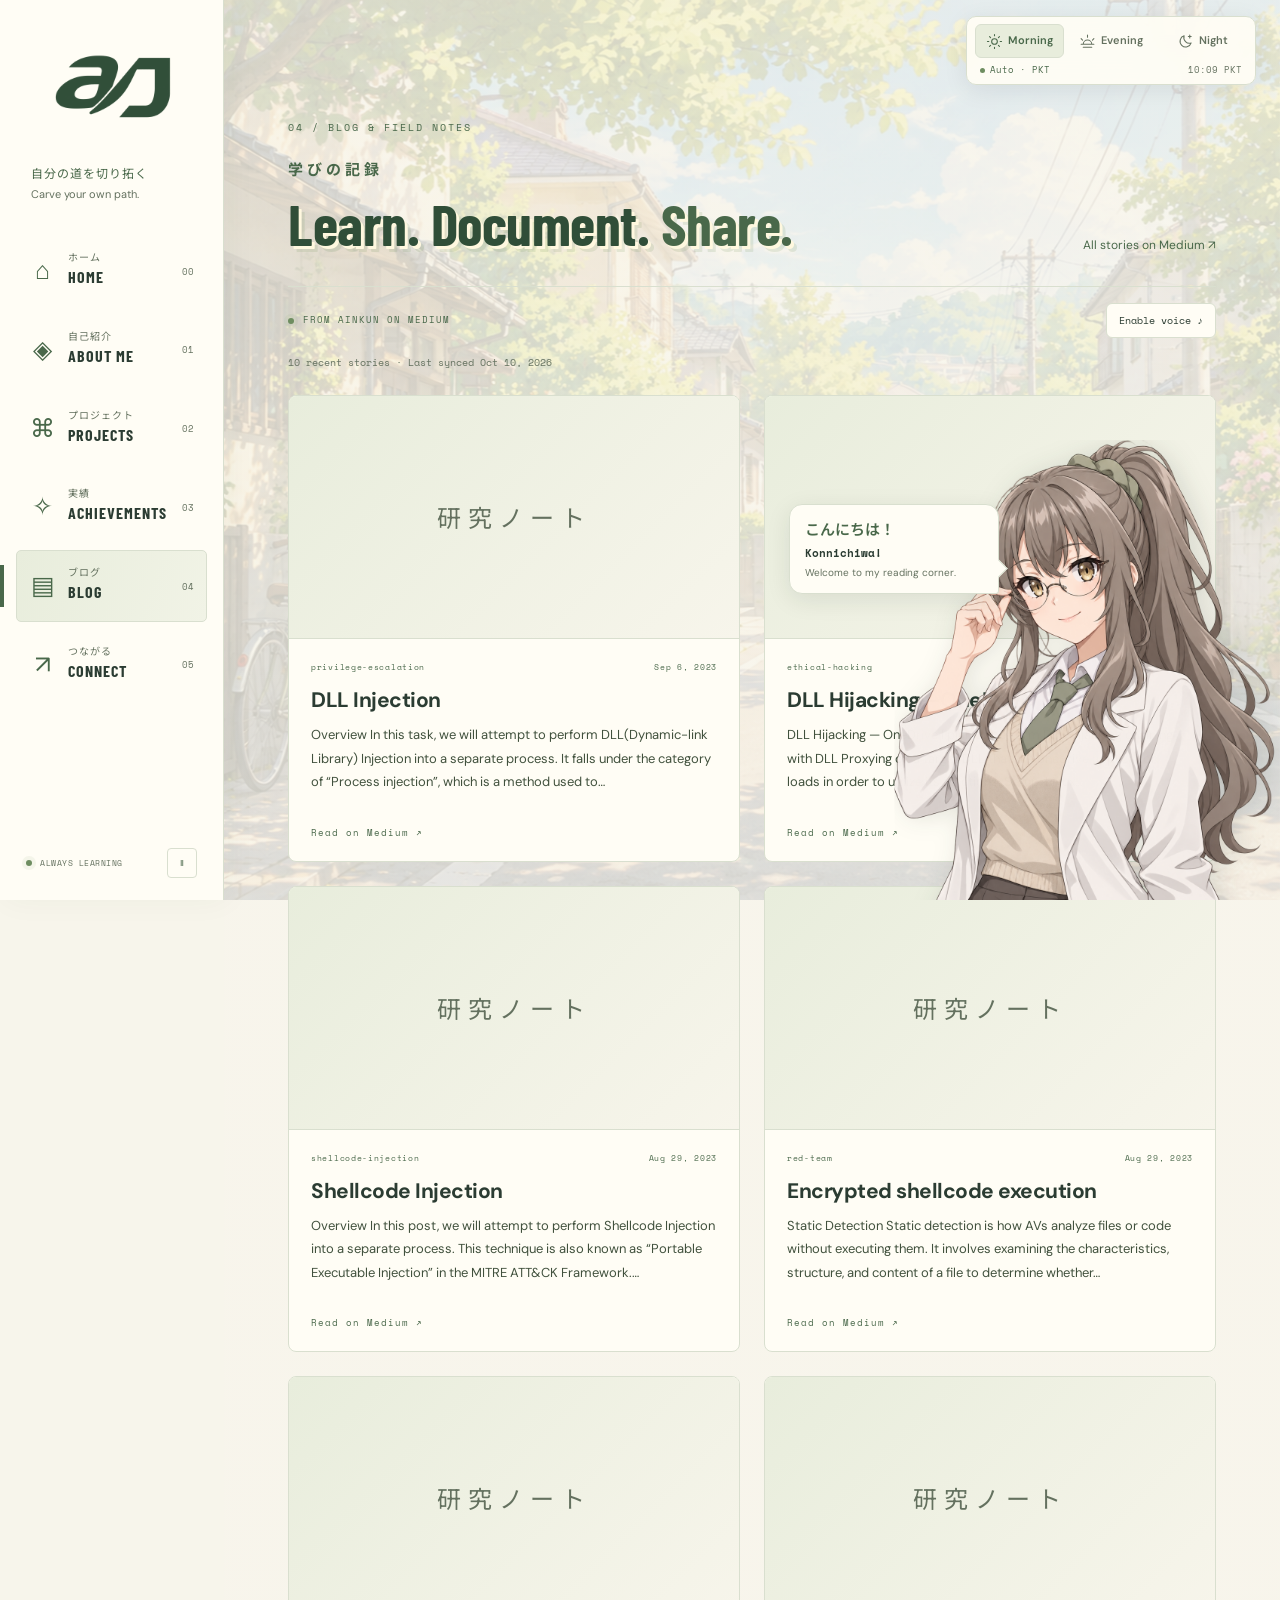
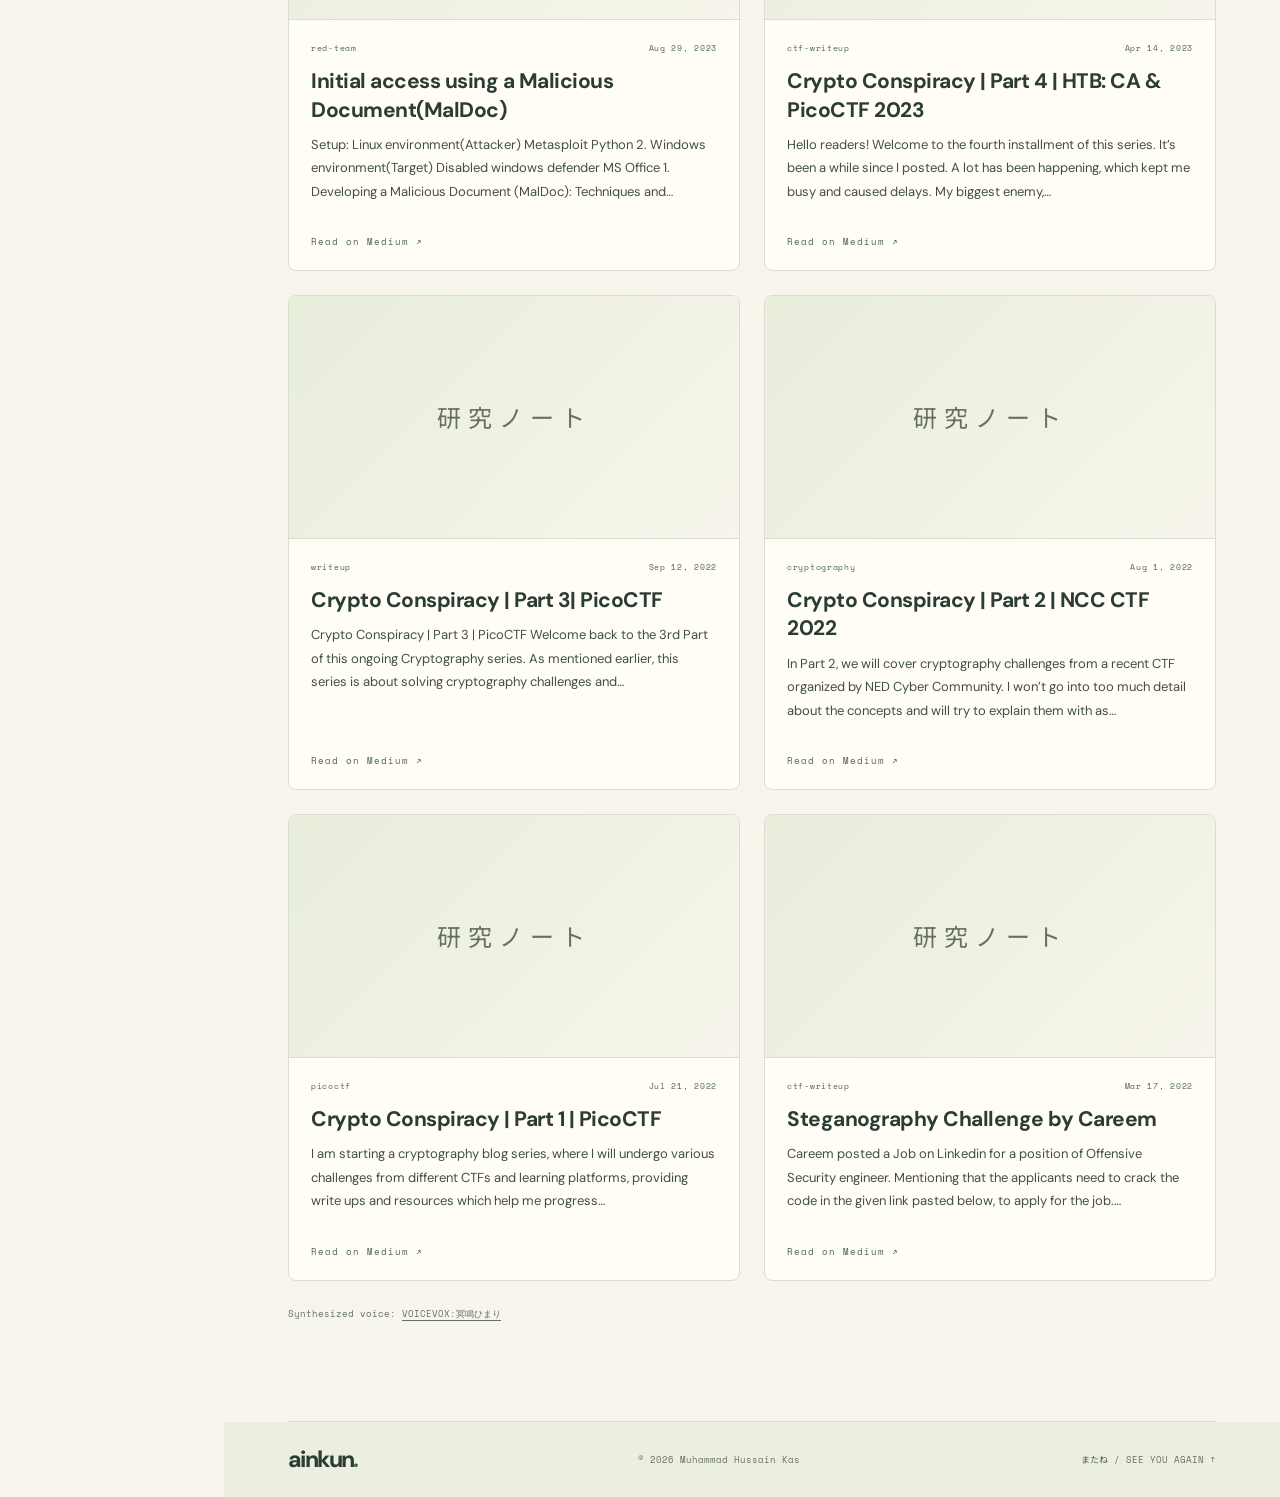
==== blog.html @ f9987ef6 "Added Anime character on bottom right in blog section" ====
<!doctype html>
<html lang="en">
<head>
  <meta charset="UTF-8"><meta name="viewport" content="width=device-width, initial-scale=1">
  <meta name="description" content="Muhammad Hussain Kas, aka ainkun — cybersecurity analyst. Read security research and field notes from ainkun on Medium.">
  <meta name="theme-color" content="#f7f5eb"><title>Blog | ainkun — Cybersecurity Analyst</title>
  <script src="themes.js"></script>
  <link rel="icon" href="assets/favicon.svg" type="image/svg+xml"><link rel="stylesheet" href="styles.css">
  <link rel="stylesheet" href="themes.css">
  <link rel="stylesheet" href="theme-motion.css">
  <link rel="stylesheet" href="blog.css">
  <script src="profile.js" defer></script>
  <script src="blog.js" defer></script>
</head>
<body class="blog-page">
  <div class="scene-stack" aria-hidden="true"></div>
  <a class="skip" href="#main">Skip to content</a>
  <aside class="theme-controls" aria-label="Time of day theme" hidden>
    <div class="theme-options" role="group" aria-label="Preview a scene">
      <button type="button" data-set-theme="morning" aria-pressed="false" title="Morning · 朝">
        <svg viewBox="0 0 24 24" aria-hidden="true"><circle cx="12" cy="12" r="4"/><path d="M12 2v2m0 16v2M2 12h2m16 0h2M5 5l1.5 1.5m11 11L19 19M5 19l1.5-1.5m11-11L19 5"/></svg><span>Morning</span>
      </button>
      <button type="button" data-set-theme="evening" aria-pressed="false" title="Evening · 夕暮れ">
        <svg viewBox="0 0 24 24" aria-hidden="true"><path d="M3 16h18M6 16a6 6 0 0 1 12 0M12 3v3M3 8l2 2m14 0 2-2M6 20h12"/></svg><span>Evening</span>
      </button>
      <button type="button" data-set-theme="night" aria-pressed="false" title="Night · 夜">
        <svg viewBox="0 0 24 24" aria-hidden="true"><path d="M20 14A8 8 0 0 1 10 4a8 8 0 1 0 10 10Z"/><path d="M18 3v4m-2-2h4"/></svg><span>Night</span>
      </button>
    </div>
    <div class="theme-meta"><button class="theme-auto" type="button" aria-pressed="true">Auto · PKT</button><span class="theme-clock"></span></div>
  </aside>
  <span class="sr-only" id="theme-status" role="status" aria-live="polite"></span>
  <header class="sidebar">
    <a class="sidebar-logo" href="index.html#home" aria-label="ainkun home"><img src="assets/logo-clean/ainkun-clean.png" alt="ainkun — a刀 logo" width="1536" height="1024"></a>
    <div class="sidebar-caption"><span lang="ja">自分の道を切り拓く</span><small>Carve your own path.</small></div>
    <nav aria-label="Main navigation">
      <a class="nav-item" href="index.html#home"><span class="nav-icon" aria-hidden="true">⌂</span><span><small lang="ja">ホーム</small><strong>HOME</strong></span><span class="nav-index">00</span></a>
      <a class="nav-item" href="index.html#about"><span class="nav-icon" aria-hidden="true">◈</span><span><small lang="ja">自己紹介</small><strong>ABOUT ME</strong></span><span class="nav-index">01</span></a>
      <a class="nav-item" href="index.html#projects"><span class="nav-icon" aria-hidden="true">⌘</span><span><small lang="ja">プロジェクト</small><strong>PROJECTS</strong></span><span class="nav-index">02</span></a>
      <a class="nav-item" href="index.html#achievements"><span class="nav-icon" aria-hidden="true">✧</span><span><small lang="ja">実績</small><strong>ACHIEVEMENTS</strong></span><span class="nav-index">03</span></a>
      <a class="nav-item active" href="blog.html" aria-current="page"><span class="nav-icon" aria-hidden="true">▤</span><span><small lang="ja">ブログ</small><strong>BLOG</strong></span><span class="nav-index">04</span></a>
      <a class="nav-item" href="index.html#contact"><span class="nav-icon" aria-hidden="true">↗</span><span><small lang="ja">つながる</small><strong>CONNECT</strong></span><span class="nav-index">05</span></a>
    </nav>
    <div class="sidebar-bottom"><span class="status-dot"></span> ALWAYS LEARNING <button class="motion-toggle" type="button" aria-pressed="false" aria-label="Pause decorative animations">Ⅱ</button></div>
  </header>
  <main id="main">
    <div class="content-shell">
      <section class="section blog-section" id="writing" aria-labelledby="blog-title">
        <div class="section-top"><div><span class="eyebrow">04 / BLOG & FIELD NOTES</span><div class="section-jp" lang="ja">学びの記録</div><h1 id="blog-title">Learn. Document. <em>Share.</em></h1></div><a class="text-link" href="https://ainkun.medium.com" target="_blank" rel="noopener noreferrer" data-social="medium">All stories on Medium ↗</a></div>
        <div class="blog-toolbar"><p><span class="status-dot" aria-hidden="true"></span> FROM AINKUN ON MEDIUM</p><button type="button" class="blog-sound" id="blog-sound" aria-pressed="true">Voice on ♪</button></div>
        <p class="blog-feed-note" id="blog-feed-note" role="status">Your next read is just a scroll away.</p>
        <div class="writing-grid blog-grid" id="writing-grid" aria-busy="false"></div>
        <button class="blog-retry" id="blog-retry" type="button" hidden>Try loading articles again</button>
        <noscript><p><a href="https://ainkun.medium.com">Read ainkun's articles on Medium →</a></p></noscript>
        <p class="blog-credit">Synthesized voice: <a href="https://voicevox.hiroshiba.jp/product/meimei_himari/" target="_blank" rel="noopener noreferrer">VOICEVOX:冥鳴ひまり</a></p>
      </section>
    </div>
    <footer><a class="brand" href="index.html#home">ainkun<span class="brand-dot">.</span></a><span>© <span id="year"></span> Muhammad Hussain Kas</span><a href="index.html#home"><span lang="ja">またね</span> / SEE YOU AGAIN ↑</a></footer>
  </main>
  <aside class="blog-guide" id="blog-guide" data-state="hidden" aria-hidden="true">
    <div class="blog-guide-bubble" role="status" aria-live="polite"><span class="blog-guide-jp" lang="ja">こんにちは！</span><strong class="blog-guide-roman">Konnichiwa!</strong><span class="blog-guide-caption">Welcome to my reading corner.</span></div>
    <div class="blog-guide-portrait"><div class="blog-guide-character">
      <img src="assets/blog/nerd-female-host.png" data-host-theme="morning" class="host-portrait-image is-current" alt="" width="1024" height="1536" decoding="async" loading="eager">
      <img src="assets/blog/nerd-female-evening.png" data-host-theme="evening" class="host-portrait-image" alt="" width="1024" height="1536" decoding="async" loading="eager">
      <img src="assets/blog/nerd-female-night.png" data-host-theme="night" class="host-portrait-image" alt="" width="1024" height="1536" decoding="async" loading="eager">
    </div></div>
  </aside>
</body>
</html>
---- styles.css ----
@import url('https://fonts.googleapis.com/css2?family=Barlow+Condensed:wght@500;600;700;800;900&family=DM+Sans:wght@400;500;600;700&family=Noto+Sans+JP:wght@400;500;700;900&family=Space+Mono:wght@400;700&display=swap');
:root{--ink:#2b3c32;--muted:#64715f;--accent:#49684a;--sunlight:#b28b48;--paper:#f7f5eb;--line:#d9dfcf;--mono:'Space Mono',monospace;--display:'Barlow Condensed','Arial Narrow',sans-serif;--jp:'Noto Sans JP',sans-serif;--rail:224px}

*{box-sizing:border-box}
html{scroll-behavior:smooth;scroll-padding-top:28px}
body{margin:0;color:var(--ink);background:var(--paper);isolation:isolate;font:16px/1.75 'DM Sans',sans-serif}
body::before{content:'';position:fixed;inset:0 0 0 var(--rail);z-index:-1;pointer-events:none;background:var(--scene-image) center/cover no-repeat}
a{color:inherit;text-decoration:none}
button{font:inherit}
a,button{-webkit-tap-highlight-color:transparent}
a:focus-visible,button:focus-visible{outline:3px solid var(--accent-soft);outline-offset:5px}
::selection{background:var(--selection);color:var(--ink)}
[lang=ja]{font-family:var(--jp)}
main{margin-left:var(--rail);min-width:0}
.skip{position:fixed;top:-100px;left:20px;padding:12px;background:var(--surface);z-index:50}
.skip:focus{top:15px}

/* Bilingual game-menu navigation. */
.sidebar{position:fixed;inset:0 auto 0 0;width:var(--rail);padding:36px 16px 22px;background:var(--surface);z-index:20;display:flex;flex-direction:column;border-right:1px solid var(--line);box-shadow:4px 0 30px #344a390b}
.brand{font-weight:800;font-size:30px;letter-spacing:-1.6px;line-height:1.1;display:flex;align-items:center;gap:10px}
.brand-dot{color:var(--accent)}
.sidebar-logo{position:relative;display:block;width:144px;max-width:100%;margin:0 auto;flex-shrink:0;line-height:0;border-radius:6px}
.sidebar-logo img{display:block;width:100%;height:auto;aspect-ratio:3/2;object-fit:contain}
.sidebar-caption{padding:28px 15px 20px;line-height:1.6}
.sidebar-caption>span{font-size:12px;color:var(--accent);letter-spacing:1px}
.sidebar-caption small{display:block;color:var(--muted);font-size:11px}
.sidebar nav{display:grid;gap:7px;margin-top:12px}
.nav-item{padding:13px 12px;display:flex;gap:12px;align-items:center;position:relative;transition:background .25s,transform .25s;border:1px solid transparent;border-radius:5px;}
.nav-item:hover{background:var(--surface-hover);transform:translateX(3px)}
.nav-item.active{background:linear-gradient(110deg,var(--surface-tint),var(--surface-hover));border-color:var(--line)}
.nav-item.active::before{content:'';position:absolute;left:-17px;top:14px;bottom:14px;width:4px;background:var(--accent)}
.nav-icon{font-size:25px;color:var(--accent);width:27px;text-align:center}
.nav-item small{display:block;font-size:10px;line-height:1.4;letter-spacing:1px;color:var(--muted)}
.nav-item strong{font:700 16px/1.5 var(--display);letter-spacing:1px;white-space:nowrap}
.nav-index{margin-left:auto;font:9px var(--mono);color:var(--muted)}
.sidebar-bottom{margin-top:auto;display:flex;align-items:center;gap:8px;font:8px var(--mono);letter-spacing:.5px;padding:22px 10px 0;color:var(--muted)}
.status-dot{width:6px;height:6px;display:inline-block;border-radius:50%;background:var(--accent-soft);box-shadow:0 0 0 4px #7e9c6715}
.motion-toggle{margin-left:auto;background:none;border:1px solid var(--line);color:var(--accent);width:30px;height:30px;cursor:pointer;line-height:1;padding:0;border-radius:4px;}
.motion-toggle:hover{background:var(--surface-tint)}

/* One fixed street scene shared by every section and time-of-day theme. */
.hero{min-height:790px;position:relative;isolation:isolate;overflow:hidden;color:var(--ink);padding:28px clamp(30px,4vw,76px) 30px;display:flex;flex-direction:column;background:transparent;}
.city-scene{display:none}
.scene-shade{position:absolute;inset:0;z-index:-3;background:var(--scene-wash);}
.scene-grid{position:absolute;inset:0;z-index:-2;background-image:linear-gradient(#ffffff04 1px,transparent 1px),linear-gradient(90deg,#ffffff04 1px,transparent 1px);background-size:100px 100px;opacity:0;mask-image:linear-gradient(90deg,#000,transparent);}
.hero-topline{display:flex;justify-content:space-between;gap:15px;font:9px var(--mono);letter-spacing:1.4px;color:var(--secondary-ink);border-bottom:1px solid var(--line);padding-bottom:18px}
.hero-topline b{color:var(--sunlight);padding:0 7px}
.hero-topline [lang=ja]{letter-spacing:3px;font-size:12px}
.hero-layout{display:grid;grid-template-columns:minmax(0,1fr) 250px;align-items:center;gap:30px;flex:1;padding:68px 0 64px}
.hero-copy{min-width:0}
.hero-kicker{font:9px var(--mono);letter-spacing:1.8px;color:var(--secondary-ink);display:flex;align-items:center;gap:10px;margin:0 0 18px}
.diamond{font-size:24px;color:var(--sunlight)}
.name-lockup{position:relative;width:100%;min-width:0}
.name-jp{display:block;font-size:22px;font-weight:700;letter-spacing:10px;margin-bottom:2px;color:var(--accent);}
h1{font:900 italic clamp(100px,10.4vw,170px)/.95 var(--display);letter-spacing:-2px;margin:0 0 25px;text-shadow:3px 3px 0 var(--title-shadow),6px 6px 0 var(--title-shadow-soft);position:relative;color:var(--title);}
.name-dot{color:var(--sunlight);font-size:1em;text-shadow:none}
.intro{font-size:19px;margin:18px 0;color:var(--ink);}
.intro>span{display:block;font:10px var(--mono);letter-spacing:3px;margin-top:8px;color:var(--secondary-ink)}
.hero-description{max-width:430px;font-size:14px;line-height:1.9;color:var(--secondary-ink);text-shadow:none;}
.hero-actions{display:flex;flex-wrap:wrap;gap:12px;margin-top:29px}
.button{display:inline-flex;align-items:center;gap:19px;padding:13px 19px;font-size:13px;font-weight:600;transition:transform .25s,box-shadow .25s;position:relative;border-radius:6px;}
.button:hover{transform:translateY(-3px);box-shadow:0 8px 25px #344a3933}
.primary{background:var(--accent);color:var(--button-ink);border-left:3px solid var(--button-edge);box-shadow:0 5px 16px #3b563129;}
.primary>[lang=ja]{font-size:10px;border-right:1px solid #c4d0ac70;padding-right:12px;color:var(--button-ink);}
.secondary{border:1px solid var(--line);background:var(--surface-glass);color:var(--ink);}
.hero-bottom{display:flex;justify-content:space-between;align-items:center;gap:20px;border-top:1px solid var(--line);padding-top:20px}
.chapter-label,.scroll-cue{font:9px var(--mono);letter-spacing:1px;color:var(--secondary-ink)}
.chapter-label>[lang=ja]{background:var(--label-fill);padding:5px 9px;margin-right:12px;font-size:10px}
.scroll-cue{display:flex;gap:16px;align-items:center}
.scroll-cue>span{font-size:18px;animation:scroll-nudge 3s ease-in-out infinite}

.profile-stage{perspective:1000px;align-self:center;margin-top:50px;position:relative}
.profile-panel{margin:0;border:1px solid var(--line);background:var(--surface);box-shadow:5px 7px 0 var(--card-edge),0 16px 40px #3c51312b;transform:rotateX(var(--tilt-x,0deg)) rotateY(var(--tilt-y,0deg)) rotate(3deg);transition:transform .35s;animation:profile-in 1.3s cubic-bezier(.16,1,.3,1) both;color:var(--ink);border-radius:7px;overflow:hidden;}
.profile-card-top{display:flex;justify-content:space-between;align-items:center;padding:10px 12px;font:8px var(--mono);letter-spacing:.4px}
.profile-card-top>[lang=ja]{font-size:10px;color:var(--accent)}
.profile-image-wrap{aspect-ratio:1;overflow:hidden;position:relative;background:linear-gradient(145deg,var(--portrait-start),var(--portrait-mid) 55%,var(--portrait-end))}
.profile-image-wrap::before{content:'';position:absolute;inset:0;background:repeating-linear-gradient(135deg,transparent 0 15px,#fff2 15px 16px)}
.profile-image{width:100%;height:100%;object-fit:contain;position:relative;display:block}
.profile-panel figcaption{padding:11px 14px 16px;line-height:1.4}
.profile-panel strong{display:flex;justify-content:space-between;font-size:23px;letter-spacing:-1px}
.profile-panel strong>span{color:var(--accent-soft);font-size:24px}
.profile-panel figcaption>span{font:7px var(--mono);letter-spacing:.8px;color:var(--muted)}
.profile-motto{text-align:center;font:8px var(--mono);letter-spacing:1px;margin:25px -10px 0;color:var(--secondary-ink);background:var(--surface-glass);border:1px solid var(--line);border-radius:6px;padding:10px 8px;box-shadow:0 4px 18px #33432f14;}
.profile-motto>[lang=ja]{display:block;font-size:16px;letter-spacing:6px;margin-bottom:8px;color:var(--accent);}
.particles{position:absolute;inset:0;pointer-events:none;z-index:-1}
.particle{position:absolute;width:3px;height:3px;background:var(--particle);border-radius:50%;box-shadow:0 0 8px var(--particle-glow);opacity:.5;animation:drift 9s linear infinite}
.particle:nth-child(3n){width:5px;height:2px;background:var(--leaf);border-radius:50% 0;box-shadow:none}

/* Chapter cards, warm paper, and bilingual editorial headings. */
.chapter-menu{display:grid;grid-template-columns:repeat(3,minmax(0,1fr));background:var(--band-overlay);border-bottom:1px solid var(--line);padding:22px clamp(24px,4vw,70px);gap:13px}
.chapter-menu>a{display:flex;align-items:center;gap:15px;background:var(--surface-glass);padding:19px 15px;border:1px solid var(--line);box-shadow:0 3px 12px #5663430c;transition:transform .25s,border-color .25s;position:relative;min-width:0;border-radius:7px;}
.chapter-menu>a:hover{transform:translateY(-4px);border-color:var(--accent-soft)}
.tile-icon{font-size:31px;color:var(--accent-soft)}
.chapter-menu small{display:block;font:10px var(--jp);letter-spacing:2px;color:var(--accent)}
.chapter-menu strong{font:700 17px/1.5 var(--display);letter-spacing:.5px;display:block}
.chapter-menu em{font-style:normal;font-size:10px;line-height:1.5;color:var(--muted);display:block}
.chapter-menu b{margin-left:auto;color:var(--accent);font-weight:400}
.content-shell{background:linear-gradient(var(--paper-overlay),var(--paper-overlay)),radial-gradient(#87986e12 .7px,transparent .7px) 0 0/6px 6px}
.section{padding:85px 0;margin:0 clamp(28px,5vw,80px);border-bottom:1px solid var(--line);position:relative}
.about{display:grid;grid-template-columns:1fr 1.1fr;gap:50px}
.eyebrow{font:10px var(--mono);letter-spacing:2px;color:var(--accent);display:block}
.section-jp{font:700 15px var(--jp);letter-spacing:4px;color:var(--accent);margin-top:23px}
h2{font:700 clamp(37px,3.7vw,56px)/1.13 var(--display);letter-spacing:-.5px;margin:12px 0 0}
h2 em{font-style:normal;color:var(--accent)}
.word-note{display:flex;align-items:center;gap:18px;margin-top:33px;border-left:2px solid var(--accent-soft);padding:5px 0 5px 16px}
.word-note>[lang=ja]{font-size:31px;font-weight:700;color:var(--accent-soft);white-space:nowrap}
.word-note strong{font:9px var(--mono);letter-spacing:1px}
.word-note p{margin:5px 0 0;font-size:12px;color:var(--muted);max-width:210px}
.about-content>p:first-child{margin-top:0;font-size:16px;line-height:1.85}
.muted,.section-note{color:var(--muted)}
.muted{font-size:14px}
.terminal{margin-top:25px;padding:0 17px 17px;background:var(--terminal-bg);color:var(--terminal-ink);box-shadow:0 8px 24px #3d57391a;font:11px/1.9 var(--mono);overflow-wrap:anywhere;border:1px solid var(--terminal-line);border-radius:7px;}
.terminal-bar{margin:0 -17px 13px;padding:8px 14px;border-bottom:1px solid #a5b79040;font-size:9px;color:var(--terminal-muted);display:flex;gap:35px}
.terminal-bar span{color:var(--terminal-accent);letter-spacing:4px}
.terminal p{margin:4px 0}
.terminal p>span,.terminal-answer{color:var(--terminal-ink)}
.cursor{animation:pulse 1.5s infinite;color:var(--terminal-accent)!important}
.skills{display:flex;flex-wrap:wrap;gap:8px;margin-top:24px}
.skill,.tags span{font-size:11px;border:1px solid var(--line);background:var(--surface-tint);padding:5px 9px;color:var(--accent);border-radius:4px;}
.section-top{display:flex;justify-content:space-between;align-items:end;gap:25px;margin-bottom:30px}
.section-note{font-size:13px;margin:0;line-height:1.8}
.section-note>[lang=ja]{color:var(--accent);font-size:18px;letter-spacing:3px}
.projects-grid{display:grid;grid-template-columns:repeat(3,minmax(0,1fr));gap:18px}
.project-card{padding:24px 22px;background:var(--surface);border:1px solid var(--line);box-shadow:0 4px 20px #3e58300a;position:relative;transition:transform .25s,border-color .25s;min-width:0;border-radius:8px;overflow:hidden;}
.project-card::before{content:'';position:absolute;top:-1px;left:22px;height:3px;width:36px;background:var(--accent-soft);transition:width .3s}
.project-card:hover{transform:translateY(-5px);border-color:var(--accent-soft)}
.project-card:hover::before{width:85px}
.card-top{display:flex;align-items:center;justify-content:space-between;gap:10px;margin-bottom:31px}
.project-icon{font:28px var(--mono);color:var(--accent)}
.small-label{font:9px var(--mono);letter-spacing:1px;color:var(--muted)}
.placeholder-badge{font:8px var(--mono);letter-spacing:1px;color:var(--muted);background:var(--surface-hover);padding:4px 7px}
.project-card h3,.writing-card h3{font-size:20px;line-height:1.4;margin:13px 0 11px;letter-spacing:-.5px}
.project-card p,.writing-card p{font-size:13px;color:var(--muted);line-height:1.85}
.card-bottom{display:flex;align-items:center;justify-content:space-between;gap:7px;margin-top:24px}
.tags{display:flex;flex-wrap:wrap;gap:5px}
.tags span{font-size:9px;padding:3px 6px}
.project-arrow{font-size:26px;color:var(--accent);min-width:28px;text-align:right}
.achievement-list{border:1px solid var(--line);background:var(--surface);border-radius:8px;overflow:hidden;}
.achievement{display:flex;gap:23px;align-items:center;padding:25px;border-bottom:1px solid var(--line)}
.achievement:last-child{border:0}
.achievement-number{font:600 35px var(--display);color:var(--ornament);min-width:38px}
.achievement-content{flex:1}
.achievement-content .small-label{color:var(--accent)}
.achievement h3{font-size:18px;margin:4px 0}
.achievement p{font-size:13px;color:var(--muted);margin:0}
.achievement-year{font:10px var(--mono);color:var(--muted);white-space:nowrap}
.writing-grid{display:grid;grid-template-columns:1fr 1fr;gap:20px}
.writing-card{border:1px solid var(--line);padding:27px;background:linear-gradient(130deg,var(--surface),var(--surface-hover));transition:transform .25s,box-shadow .25s;position:relative;border-radius:8px;}
.writing-card::after{content:'✧';position:absolute;right:22px;top:15px;font-size:32px;color:var(--ornament)}
.writing-card:hover{transform:translateY(-4px);box-shadow:0 9px 22px #51664114;}
.writing-card .small-label{color:var(--accent)}
.text-link{font-size:12px;color:var(--accent)}
.text-link:hover{color:var(--ink)}
.writing-card .text-link{display:block;font:9px var(--mono);letter-spacing:1px;margin-top:25px}
.contact.section{margin:0;border:0;padding:80px 30px;text-align:center;color:var(--ink);background:var(--contact-overlay);}
.contact .eyebrow{color:var(--accent)}
.contact .section-jp{color:var(--accent);font-size:21px}
.contact h2{font-size:clamp(43px,4.6vw,65px)}
.contact h2 em{color:var(--accent)}
.contact p{font-size:14px;color:var(--secondary-ink)}
.socials{display:flex;justify-content:center;flex-wrap:wrap;gap:10px;margin-top:27px}
.social-link{font-size:12px;border:1px solid var(--line);padding:10px 19px;background:var(--surface-glass);transition:background .25s,transform .25s;color:var(--accent);border-radius:5px;}
.social-link:hover{background:var(--surface-tint);transform:translateY(-3px)}
.contact .contact-placeholder{font:9px var(--mono);margin-top:20px;color:var(--muted)}
footer{display:flex;justify-content:space-between;align-items:center;gap:20px;padding:25px clamp(28px,5vw,80px);background:var(--footer-overlay)}
footer .brand{font-size:23px;gap:0}
footer>span,footer>a:last-child{font:9px var(--mono);color:var(--muted)}
footer>a:last-child [lang=ja]{color:var(--accent)}
.toast{position:fixed;left:calc(50% + var(--rail)/2);bottom:25px;max-width:calc(100vw - 40px);padding:14px 22px;border:1px solid var(--accent-soft);background:var(--surface);box-shadow:0 8px 35px #344a3933;color:var(--ink);font-size:13px;z-index:40;opacity:0;pointer-events:none;transform:translate(-50%,20px);transition:.25s;border-radius:6px;}
.toast.visible{opacity:1;transform:translate(-50%,0)}
.reveal-ready{opacity:0;transform:translateY(23px);transition:opacity .75s,transform .75s cubic-bezier(.16,1,.3,1)}
.revealed{opacity:1;transform:translateY(0)}

@keyframes opening-copy{from{opacity:0;transform:translateY(25px)}
to{opacity:1;transform:translateY(0)}
}
@keyframes profile-in{from{opacity:0;translate:30px 0}
to{opacity:1;translate:0 0}
}
@keyframes drift{0%{translate:0 40px;opacity:0}
25%{opacity:.65}
100%{translate:55px -140px;opacity:0}
}
@keyframes pulse{50%{opacity:.3}
}
@keyframes scroll-nudge{50%{translate:0 5px}
}

@media(min-width:1600px){.hero{min-height:880px;color:var(--ink);}
.hero-layout{grid-template-columns:minmax(0,1fr) 300px;gap:60px;padding-right:35px}
.hero-description{font-size:16px;color:var(--secondary-ink);text-shadow:none;}
.hero-kicker{font-size:11px}
.profile-panel figcaption>span{font-size:9px}
.profile-card-top{font-size:10px}
}

@media(max-width:1200px){:root{--rail:200px}
.sidebar{padding-left:10px;padding-right:10px}
.nav-item{gap:9px;padding:12px 10px;border-radius:5px;}
.nav-item strong{font-size:15px}
.nav-index{display:none}
.hero{padding-left:35px;padding-right:35px;min-height:740px;color:var(--ink);}
.hero-layout{grid-template-columns:minmax(0,1fr) 210px;gap:20px}
h1{font-size:108px;color:var(--title);text-shadow:3px 3px 0 var(--title-shadow),6px 6px 0 var(--title-shadow-soft);}
.hero-topline{font-size:8px}
.hero-topline [lang=ja]{font-size:10px}
.hero-kicker{font-size:8px;letter-spacing:1px}
.intro{font-size:17px;color:var(--ink);}
.hero-actions{gap:10px}
.button{gap:12px;padding:12px 14px;font-size:12px;border-radius:6px;}
.chapter-menu{padding:18px 28px;gap:10px}
.chapter-menu>a{padding:15px 12px;gap:9px;border-radius:7px;box-shadow:0 3px 12px #5663430c;}
.tile-icon{display:none}
.chapter-menu strong{font-size:16px}
.section{margin:0 35px;padding:65px 0}
.about{gap:30px}
.projects-grid{gap:12px}
.project-card{padding:21px 17px;border-radius:8px;box-shadow:0 4px 20px #3e58300a;overflow:hidden;}
.card-top .small-label{font-size:8px}
.project-card h3{font-size:18px}
.card-top{margin-bottom:23px}
.profile-panel figcaption>span{font-size:6px}
.profile-card-top{font-size:7px}
.profile-motto{font-size:7px;color:var(--secondary-ink);background:var(--surface-glass);border:1px solid var(--line);border-radius:6px;padding:10px 8px;box-shadow:0 4px 18px #33432f14;}
}

@media(max-width:1000px){:root{--rail:180px}
.brand{font-size:26px}
.sidebar-caption{padding:25px 10px 17px}
.sidebar-caption>span{font-size:10px}
.nav-item strong{font-size:14px;letter-spacing:.5px}
.nav-icon{font-size:22px;width:22px}
.sidebar-bottom{font-size:7px;padding-left:5px;padding-right:5px;gap:6px}
.hero{padding-left:28px;padding-right:28px;color:var(--ink);}
.hero-layout{grid-template-columns:minmax(0,1fr) 170px;gap:17px}
h1{font-size:92px;color:var(--title);text-shadow:3px 3px 0 var(--title-shadow),6px 6px 0 var(--title-shadow-soft);}
.name-jp{font-size:19px;letter-spacing:7px;color:var(--accent);}
.intro{font-size:16px;color:var(--ink);}
.intro>span{letter-spacing:2px;font-size:9px}
.hero-description{font-size:13px;color:var(--secondary-ink);text-shadow:none;}
.hero-kicker{font-size:7px;letter-spacing:.6px}
.profile-card-top{font-size:6px;padding:8px}
.profile-card-top>[lang=ja]{font-size:8px}
.profile-panel figcaption{padding:9px}
.profile-panel figcaption>span{font-size:5px;letter-spacing:.3px}
.profile-panel strong{font-size:21px}
.profile-motto>[lang=ja]{font-size:12px;letter-spacing:3px;color:var(--accent);}
.profile-motto{font-size:6px;letter-spacing:.4px;color:var(--secondary-ink);background:var(--surface-glass);border:1px solid var(--line);border-radius:6px;padding:10px 8px;box-shadow:0 4px 18px #33432f14;}
.hero-topline [lang=ja]{display:none}
.chapter-label{font-size:8px}
.chapter-label>[lang=ja]{margin-right:5px}
.scroll-cue{font-size:8px;letter-spacing:0}
.projects-grid{grid-template-columns:1fr}
.card-top{margin-bottom:18px}
.card-top .small-label{font-size:10px}
.project-card{padding:25px;border-radius:8px;box-shadow:0 4px 20px #3e58300a;overflow:hidden;}
.project-card h3{font-size:21px}
.about{grid-template-columns:1fr}
.about-content{max-width:650px}
.section-note{font-size:12px}
.chapter-menu strong{font-size:14px}
.chapter-menu em{font-size:9px}
.chapter-menu small{font-size:9px}
.chapter-menu b{display:none}
.writing-card{padding:22px;border-radius:8px;background:linear-gradient(130deg,var(--surface),var(--surface-hover));}
.writing-card h3{font-size:18px}
.writing-card::after{display:none}
}

@media(max-width:760px){:root{--rail:0px}
html{scroll-padding-top:138px}
.sidebar{width:100%;height:124px;padding:12px 18px 0;inset:0 0 auto;display:block;border-right:0;border-bottom:1px solid var(--line)}
.sidebar-logo{width:72px;margin:0}
.sidebar-caption{display:none}
.sidebar nav{display:flex;gap:0;margin-top:10px;overflow-x:auto;scrollbar-width:none;padding-bottom:0}
.sidebar nav::-webkit-scrollbar{display:none}
.nav-item{flex:1;min-width:78px;justify-content:center;padding:8px 7px;gap:0;display:block;text-align:center;border-radius:5px;}
.nav-item strong{font-size:12px;letter-spacing:.6px}
.nav-item small{font-size:8px;letter-spacing:.5px}
.nav-icon{display:none}
.nav-item.active{border:0;border-bottom:3px solid var(--accent-soft);background:var(--surface-tint)}
.nav-item.active::before{display:none}
.nav-item:hover{transform:none}
.sidebar-bottom{position:absolute;top:24px;right:18px;margin:0;padding:0;font-size:8px}
.motion-toggle{width:25px;height:25px;margin-left:10px;border-radius:4px;}
main{padding-top:124px}
.hero{min-height:710px;padding:25px 28px;color:var(--ink);}
.hero-layout{grid-template-columns:1fr 185px;padding:55px 0;gap:25px}
h1{font-size:110px;color:var(--title);text-shadow:3px 3px 0 var(--title-shadow),6px 6px 0 var(--title-shadow-soft);}
.hero-kicker{font-size:8px}
.name-jp{font-size:20px;color:var(--accent);}
.hero-description{font-size:14px;color:var(--secondary-ink);text-shadow:none;}
.intro{font-size:18px;color:var(--ink);}
.profile-panel figcaption>span{font-size:6px}
.profile-motto{font-size:7px;color:var(--secondary-ink);background:var(--surface-glass);border:1px solid var(--line);border-radius:6px;padding:10px 8px;box-shadow:0 4px 18px #33432f14;}
.profile-motto>[lang=ja]{font-size:14px;color:var(--accent);}
.chapter-menu{padding:17px 23px}
.chapter-menu>a{padding:13px 10px;border-radius:7px;box-shadow:0 3px 12px #5663430c;}
.chapter-menu strong{font-size:15px}
.section{margin:0 28px;padding:60px 0}
h2{font-size:45px}
.toast{left:50%;border-radius:6px;}
footer{padding:25px 28px}
.hero-topline{font-size:9px}
}

@media(max-width:640px){.hero{padding:24px;min-height:950px;color:var(--ink);}
.hero-layout{grid-template-columns:1fr;padding:40px 0 24px;gap:25px;align-items:start}
.hero-kicker{font-size:8px}
.name-jp{font-size:19px;color:var(--accent);}
h1{font-size:clamp(76px,24vw,125px);color:var(--title);text-shadow:3px 3px 0 var(--title-shadow),6px 6px 0 var(--title-shadow-soft);}
.hero-description{max-width:360px;font-size:14px;color:var(--secondary-ink);text-shadow:none;}
.hero-actions{margin-top:25px}
.intro{font-size:18px;color:var(--ink);}
.profile-stage{margin:0 8px 0 auto;width:165px;align-self:start}
.profile-card-top{font-size:6px}
.profile-image-wrap{aspect-ratio:1.2}
.profile-panel figcaption>span{font-size:5px}
.profile-motto{position:absolute;right:calc(100% + 15px);top:40px;margin:0;width:105px;font-size:7px;line-height:1.8;color:var(--secondary-ink);background:var(--surface-glass);border:1px solid var(--line);border-radius:6px;padding:10px 8px;box-shadow:0 4px 18px #33432f14;}
.profile-motto>[lang=ja]{font-size:13px;letter-spacing:1px;line-height:1.8;color:var(--accent);}
.hero-bottom{gap:10px;padding-top:18px}
.chapter-label{font-size:7px;letter-spacing:0}
.chapter-label>[lang=ja]{display:none}
.scroll-cue{font-size:7px;gap:9px}

.chapter-menu{grid-template-columns:1fr;padding:20px 24px;gap:10px}
.chapter-menu>a{padding:13px 18px;gap:15px;border-radius:7px;box-shadow:0 3px 12px #5663430c;}
.tile-icon{display:block;font-size:26px}
.chapter-menu strong{font-size:17px}
.chapter-menu small{font-size:9px}
.chapter-menu em{font-size:10px}
.chapter-menu b{display:block}
.section{margin:0 24px;padding:55px 0}
.section-top{display:block}
.section-top>.section-note,.section-top>.text-link{margin-top:18px;display:block}
.section-jp{font-size:14px;margin-top:17px}
h2{font-size:42px}
.writing-grid{grid-template-columns:1fr}
.achievement{padding:20px 16px;gap:14px}
.achievement-number{font-size:29px;min-width:24px}
.achievement h3{font-size:16px}
.achievement p{font-size:12px}
.achievement-year{font-size:9px}
.section-note br{display:none}
.contact.section{padding:65px 24px;}
.contact h2{font-size:48px}
.contact p br{display:none}
.social-link{font-size:11px;padding:10px 13px;color:var(--accent);border:1px solid var(--line);background:var(--surface-glass);border-radius:5px;}
footer{padding:24px;flex-wrap:wrap;gap:18px}
footer>span{order:3;width:100%;font-size:9px}
.terminal{font-size:10px;border-radius:7px;box-shadow:0 8px 24px #3d57391a;}
.hero-topline{font-size:8px;letter-spacing:.8px}
.word-note>[lang=ja]{font-size:29px}
}

body.motion-paused *,body.motion-paused *::before,body.motion-paused *::after{animation-play-state:paused!important}
body.motion-paused .profile-panel{transform:rotate(3deg);box-shadow:5px 7px 0 var(--card-edge),0 16px 40px #3c51312b;border-radius:7px;overflow:hidden;}
body.motion-paused .reveal-ready{opacity:1;transform:none;transition:none}
body.motion-paused .hero-copy,body.motion-paused .profile-panel{animation:none;}

@media(prefers-reduced-motion:reduce){html{scroll-behavior:auto}
*,*::before,*::after{animation:none!important;transition:none!important}
.reveal-ready{opacity:1;transform:none}
.profile-panel{transform:rotate(3deg);box-shadow:5px 7px 0 var(--card-edge),0 16px 40px #3c51312b;border-radius:7px;overflow:hidden;}
}


/* Keep the avatar card labels legible at every size. */
.profile-panel figcaption>span{font-size:9px;letter-spacing:0;line-height:1.6;display:block;margin-top:3px}
.profile-card-top{font-size:9px;gap:6px;flex-wrap:wrap}
.profile-card-top>[lang=ja]{font-size:10px}
.profile-motto{font-size:9px;line-height:1.8;color:var(--secondary-ink);background:var(--surface-glass);border:1px solid var(--line);border-radius:6px;padding:10px 8px;box-shadow:0 4px 18px #33432f14;}
.profile-panel strong{font-size:24px}
.project-card p,.writing-card p{font-size:14px}
.motion-toggle:disabled{cursor:default;opacity:.6}

/* The shared AIN and K travel between names; the final dot stays visible. */
.name-switch {
  display:block;width:100%;padding:0;border:0;background:none;text-align:left;
  color:inherit;font:inherit;letter-spacing:inherit;text-shadow:inherit;
  cursor:pointer;touch-action:manipulation;
}
.name-switch:disabled { cursor:default; }
.name-switch:focus-visible { outline:2px solid var(--accent-soft);outline-offset:8px;border-radius:4px; }
.name-track { position:relative;display:flex;align-items:center;height:1em;isolation:isolate; }
.name-glyph { display:block;white-space:nowrap;flex-shrink:0;transform-origin:0 50%;pointer-events:none; }
.name-switch:not(.name-ready) .name-prefix { display:none; }
.name-ready .name-glyph {
  position:absolute;left:0;top:0;
  transform:translateX(var(--closed-x)) scale(var(--closed-scale));
  transition:none;
  will-change:transform,opacity;
}
.name-animating .name-glyph { transition:transform 1.3s cubic-bezier(.4,0,.2,1),opacity .65s ease-in-out; }
.name-ready .name-prefix { opacity:0; }
.name-ready .name-suffix { opacity:1;transition-delay:0s,.25s; }
.name-ready .name-dot { top:0;line-height:inherit; }
.name-ready[aria-pressed="true"] .name-glyph { transform:translateX(var(--open-x)) scale(var(--open-scale)); }
.name-ready[aria-pressed="true"] .name-prefix { opacity:1;transition-delay:0s,.2s; }
.name-ready[aria-pressed="true"] .name-suffix { opacity:0;transition-delay:0s,0s; }
body.motion-paused .name-glyph { transition:none; }
@media(prefers-reduced-motion:reduce) { .name-glyph { transition:none!important; } }
.sidebar{overflow-y:auto}
body.motion-paused{scroll-behavior:auto}

@media(max-width:640px){.profile-motto{font-size:8px;color:var(--secondary-ink);background:var(--surface-glass);border:1px solid var(--line);border-radius:6px;padding:10px 8px;box-shadow:0 4px 18px #33432f14;}
.profile-panel figcaption>span{font-size:8px}
.hero-layout{padding-top:40px}
.profile-card-top{font-size:8px}
}
---- themes.css ----
/* Morning is also the no-JavaScript fallback. */
:root {
  color-scheme: light;
  --scene-wash: linear-gradient(90deg,var(--wash-strong) 0%,var(--wash-middle) 36%,var(--wash-faint) 63%,transparent 85%),linear-gradient(0deg,var(--wash-bottom),transparent 23%,transparent 78%,var(--wash-top));
  --scene-image: url('assets/morning-street.png');
  --surface: #fffdf5;
  --surface-hover: #f1f3e6;
  --surface-tint: #e8eddc;
  --surface-glass: #fffdf5ed;
  --paper-overlay: #f7f5ebd1;
  --contact-overlay: #f7f5ebbd;
  --band-overlay: #e9eddfc7;
  --footer-overlay: #e9eddfd1;
  --secondary-ink: #41513d;
  --accent-soft: #6e8d60;
  --title: #304e38;
  --title-shadow: #fff8df;
  --title-shadow-soft: #7e98642b;
  --button-ink: #fffdf3;
  --button-edge: #dfc181;
  --label-fill: #f2e5be;
  --ornament: #aebf9c;
  --card-edge: #fff8e080;
  --selection: #d2dbc4;
  --terminal-bg: #293e31;
  --terminal-ink: #d7e4c2;
  --terminal-line: #697e59;
  --terminal-muted: #c1cfab;
  --terminal-accent: #d4b375;
  --portrait-start: #e1ead2;
  --portrait-mid: #f7ebcf;
  --portrait-end: #d2e3da;
  --particle: #f9e9af;
  --particle-glow: #eed38b;
  --leaf: #adc385;
  --wash-strong: #fbf7eaf2;
  --wash-middle: #fbf7eac9;
  --wash-faint: #fbf7ea38;
  --wash-bottom: #f6f3e8e6;
  --wash-top: #f7f4e9b3;
}

:root[data-theme="evening"], .theme-preview[data-theme="evening"] {
  --scene-image: url('assets/evening-street.png');
  --ink: #49382f;
  --muted: #786052;
  --accent: #884e37;
  --sunlight: #a06d34;
  --paper: #f5e9dc;
  --line: #ddc8b5;
  --surface: #fff2e4;
  --surface-hover: #f4e4d3;
  --surface-tint: #efdbc5;
  --surface-glass: #fff2e4ed;
  --paper-overlay: #f5e9dcd1;
  --contact-overlay: #f5e9dcbd;
  --band-overlay: #e9d5c0c7;
  --footer-overlay: #e9d5c0d1;
  --secondary-ink: #654b3d;
  --accent-soft: #a17247;
  --title: #6b402e;
  --title-shadow: #ffefd5;
  --title-shadow-soft: #a36b392b;
  --button-ink: #fff6e8;
  --button-edge: #e4b578;
  --label-fill: #f0d4aa;
  --ornament: #c4a17c;
  --card-edge: #f8d8b080;
  --selection: #e4c2a4;
  --terminal-bg: #3c302a;
  --terminal-ink: #f0d5b5;
  --terminal-line: #927157;
  --terminal-muted: #d8bda1;
  --terminal-accent: #e8b775;
  --portrait-start: #e7c7a6;
  --portrait-mid: #fae2c0;
  --portrait-end: #d4c5b3;
  --particle: #ffdaa0;
  --particle-glow: #f5b95c;
  --leaf: #cbb378;
  --wash-strong: #f5e9dcf2;
  --wash-middle: #f5e9dcc9;
  --wash-faint: #f5e9dc38;
  --wash-bottom: #f5e9dce6;
  --wash-top: #f5e9dcb3;
}

:root[data-theme="night"], .theme-preview[data-theme="night"] {
  color-scheme: dark;
  --scene-image: url('assets/night-street.png');
  --ink: #e7ece4;
  --muted: #adbcc5;
  --accent: #b8d2b1;
  --sunlight: #e5bc7b;
  --paper: #141f2c;
  --line: #3c5061;
  --surface: #1d2c3b;
  --surface-hover: #283b4b;
  --surface-tint: #2b4050;
  --surface-glass: #1d2c3bed;
  --paper-overlay: #141f2cd1;
  --contact-overlay: #141f2cbd;
  --band-overlay: #192937c7;
  --footer-overlay: #192937d1;
  --secondary-ink: #c2cfd5;
  --accent-soft: #a1bfa0;
  --title: #e5ebd8;
  --title-shadow: #192f40;
  --title-shadow-soft: #8aaf9d35;
  --button-ink: #182b26;
  --button-edge: #e5bc7b;
  --label-fill: #344558;
  --ornament: #79958b;
  --card-edge: #839ea333;
  --selection: #425e65;
  --terminal-bg: #101d28;
  --terminal-ink: #c8dcc8;
  --terminal-line: #3c5766;
  --terminal-muted: #aabdbd;
  --terminal-accent: #e5bc7b;
  --portrait-start: #344d5a;
  --portrait-mid: #465563;
  --portrait-end: #213949;
  --particle: #f6d99a;
  --particle-glow: #eec479;
  --leaf: #a2bbb0;
  --wash-strong: #141f2cf2;
  --wash-middle: #141f2cc9;
  --wash-faint: #141f2c38;
  --wash-bottom: #141f2ce6;
  --wash-top: #141f2cb3;
}

/* The logo and AINKUN heading share the exact morning/evening/night title color. */
[data-theme="night"] .sidebar-logo img { filter:brightness(0) invert(1); }
@supports (mask-image: url('')) or (-webkit-mask-image: url('')) {
  .sidebar-logo img { visibility:hidden; }
  .sidebar-logo::after {
    content:'';position:absolute;inset:0;pointer-events:none;
    background-color:var(--title);
    -webkit-mask:url('assets/logo-clean/ainkun-clean.png') center / contain no-repeat;
    mask:url('assets/logo-clean/ainkun-clean.png') center / contain no-repeat;
    transition:background-color .35s ease;
  }
}
.sr-only { position:absolute;width:1px;height:1px;padding:0;margin:-1px;overflow:hidden;clip-path:inset(50%);white-space:nowrap;border:0; }
.theme-controls {
  position:fixed;top:16px;right:24px;z-index:30;width:290px;
  padding:7px 8px 5px;border:1px solid var(--line);border-radius:10px;
  background:var(--surface-glass);color:var(--ink);
  box-shadow:0 5px 24px #101d2814;backdrop-filter:blur(14px);
}
.theme-controls[hidden] { display:none; }
.theme-options { display:grid;grid-template-columns:repeat(3,minmax(0,1fr));gap:3px; }
.theme-options button {
  display:flex;align-items:center;justify-content:center;gap:5px;min-height:34px;
  border:1px solid transparent;border-radius:6px;padding:5px 6px;
  background:transparent;color:var(--muted);font-size:11px;font-weight:600;cursor:pointer;
  transition:background .2s,color .2s,border-color .2s;
}
.theme-options button:hover { background:var(--surface-hover);color:var(--ink); }
.theme-options button[aria-pressed="true"] { background:var(--surface-tint);color:var(--accent);border-color:var(--line); }
.theme-options svg { width:17px;height:17px;flex-shrink:0;fill:none;stroke:currentColor;stroke-width:1.5;stroke-linecap:round;stroke-linejoin:round; }
.theme-meta { display:flex;justify-content:space-between;align-items:center;gap:8px;padding:3px 5px 0;font:9px/1.5 var(--mono); }
.theme-auto { padding:2px 0;background:none;border:0;color:var(--accent);font:inherit;cursor:pointer;text-underline-offset:3px; }
.theme-auto:hover,.theme-controls[data-mode="preview"] .theme-auto { text-decoration:underline; }
.theme-auto::before { content:'';display:inline-block;width:5px;height:5px;margin-right:5px;border-radius:50%;background:var(--sunlight); }
.theme-auto[aria-pressed="true"]::before { background:var(--accent-soft); }
.theme-clock { color:var(--muted);font-variant-numeric:tabular-nums; }
.theme-controls[aria-busy="true"] .theme-options { opacity:.65; }
/* Make space for the controls without covering the hero's opening line. */
@media(min-width:761px) { .hero { padding-top:102px; } }
@media(max-width:760px) {
  .theme-controls { top:8px;right:18px;width:250px;padding:4px 5px 3px;border-radius:7px;box-shadow:none; }
  .theme-options button { min-height:29px;padding:3px 4px;font-size:10px; }
  .theme-options svg { width:15px;height:15px; }
  .theme-meta { font-size:8px;padding-top:1px; }
  .sidebar-bottom { left:98px;right:auto;top:25px;font-size:0;gap:0; }
  .sidebar-bottom .status-dot { display:none; }
  .sidebar-bottom .motion-toggle { margin:0;font-size:12px; }
}
@media(max-width:420px) {
  .theme-controls { right:10px;width:184px; }
  .theme-options button { gap:3px;font-size:9px;padding:3px 2px; }
  .theme-options svg { width:12px;height:12px; }
  .theme-meta { padding-left:2px;padding-right:2px;font-size:7px; }
  .sidebar { padding-left:12px;padding-right:12px; }
  .sidebar-bottom { left:88px; }
}
@media(prefers-reduced-motion:reduce) { .theme-options button { transition:none; } }
---- theme-motion.css ----
/* Typed palette colors let even gradients, text, and the logo blend together. */
@property --ink { syntax: "<color>"; inherits: true; initial-value: #2b3c32; }
@property --muted { syntax: "<color>"; inherits: true; initial-value: #64715f; }
@property --accent { syntax: "<color>"; inherits: true; initial-value: #49684a; }
@property --sunlight { syntax: "<color>"; inherits: true; initial-value: #b28b48; }
@property --paper { syntax: "<color>"; inherits: true; initial-value: #f7f5eb; }
@property --line { syntax: "<color>"; inherits: true; initial-value: #d9dfcf; }
@property --surface { syntax: "<color>"; inherits: true; initial-value: #fffdf5; }
@property --surface-hover { syntax: "<color>"; inherits: true; initial-value: #f1f3e6; }
@property --surface-tint { syntax: "<color>"; inherits: true; initial-value: #e8eddc; }
@property --surface-glass { syntax: "<color>"; inherits: true; initial-value: #fffdf5ed; }
@property --paper-overlay { syntax: "<color>"; inherits: true; initial-value: #f7f5ebd1; }
@property --contact-overlay { syntax: "<color>"; inherits: true; initial-value: #f7f5ebbd; }
@property --band-overlay { syntax: "<color>"; inherits: true; initial-value: #e9eddfc7; }
@property --footer-overlay { syntax: "<color>"; inherits: true; initial-value: #e9eddfd1; }
@property --secondary-ink { syntax: "<color>"; inherits: true; initial-value: #41513d; }
@property --accent-soft { syntax: "<color>"; inherits: true; initial-value: #6e8d60; }
@property --title { syntax: "<color>"; inherits: true; initial-value: #304e38; }
@property --title-shadow { syntax: "<color>"; inherits: true; initial-value: #fff8df; }
@property --title-shadow-soft { syntax: "<color>"; inherits: true; initial-value: #7e98642b; }
@property --button-ink { syntax: "<color>"; inherits: true; initial-value: #fffdf3; }
@property --button-edge { syntax: "<color>"; inherits: true; initial-value: #dfc181; }
@property --label-fill { syntax: "<color>"; inherits: true; initial-value: #f2e5be; }
@property --ornament { syntax: "<color>"; inherits: true; initial-value: #aebf9c; }
@property --card-edge { syntax: "<color>"; inherits: true; initial-value: #fff8e080; }
@property --selection { syntax: "<color>"; inherits: true; initial-value: #d2dbc4; }
@property --terminal-bg { syntax: "<color>"; inherits: true; initial-value: #293e31; }
@property --terminal-ink { syntax: "<color>"; inherits: true; initial-value: #d7e4c2; }
@property --terminal-line { syntax: "<color>"; inherits: true; initial-value: #697e59; }
@property --terminal-muted { syntax: "<color>"; inherits: true; initial-value: #c1cfab; }
@property --terminal-accent { syntax: "<color>"; inherits: true; initial-value: #d4b375; }
@property --portrait-start { syntax: "<color>"; inherits: true; initial-value: #e1ead2; }
@property --portrait-mid { syntax: "<color>"; inherits: true; initial-value: #f7ebcf; }
@property --portrait-end { syntax: "<color>"; inherits: true; initial-value: #d2e3da; }
@property --particle { syntax: "<color>"; inherits: true; initial-value: #f9e9af; }
@property --particle-glow { syntax: "<color>"; inherits: true; initial-value: #eed38b; }
@property --leaf { syntax: "<color>"; inherits: true; initial-value: #adc385; }
@property --wash-strong { syntax: "<color>"; inherits: true; initial-value: #fbf7eaf2; }
@property --wash-middle { syntax: "<color>"; inherits: true; initial-value: #fbf7eac9; }
@property --wash-faint { syntax: "<color>"; inherits: true; initial-value: #fbf7ea38; }
@property --wash-bottom { syntax: "<color>"; inherits: true; initial-value: #f6f3e8e6; }
@property --wash-top { syntax: "<color>"; inherits: true; initial-value: #f7f4e9b3; }

:root { --theme-fade-duration: 3.2s; --theme-fade-easing: cubic-bezier(.4,0,.2,1); }
html[data-theme] {
  transition-property: --ink, --muted, --accent, --sunlight, --paper, --line, --surface, --surface-hover, --surface-tint, --surface-glass, --paper-overlay, --contact-overlay, --band-overlay, --footer-overlay, --secondary-ink, --accent-soft, --title, --title-shadow, --title-shadow-soft, --button-ink, --button-edge, --label-fill, --ornament, --card-edge, --selection, --terminal-bg, --terminal-ink, --terminal-line, --terminal-muted, --terminal-accent, --portrait-start, --portrait-mid, --portrait-end, --particle, --particle-glow, --leaf, --wash-strong, --wash-middle, --wash-faint, --wash-bottom, --wash-top;
  transition-duration: var(--theme-fade-duration);
  transition-timing-function: var(--theme-fade-easing);
}
.scene-stack { position:fixed;inset:0 0 0 var(--rail);z-index:-1;pointer-events:none; }
.scene-layer { position:absolute;inset:0;background-position:center;background-size:cover;background-repeat:no-repeat; }
.scene-arriving { animation:scene-crossfade var(--theme-fade-duration) var(--theme-fade-easing) both; }
@keyframes scene-crossfade { from { opacity:0; } to { opacity:1; } }
html[data-scenes-ready="true"] body::before { display:none; }
html[data-motion-paused="true"] { transition:none; }
html[data-motion-paused="true"] .scene-layer { animation:none; }
@media(prefers-reduced-motion:reduce) {
  html[data-theme] { transition:none; }
  .scene-layer { animation:none; }
}
---- blog.css ----
.blog-page .content-shell { min-height:calc(100vh - 80px); }
.blog-page .blog-section { padding-top:120px;padding-bottom:100px; }
.blog-page h1 { font:700 clamp(42px,4.5vw,68px)/1.13 var(--display);letter-spacing:-.5px;margin:12px 0 0; }
.blog-page h1 em { font-style:normal;color:var(--accent); }
.blog-toolbar { display:flex;justify-content:space-between;align-items:center;gap:16px;padding:16px 0;border-top:1px solid var(--line); }
.blog-toolbar>p { display:flex;align-items:center;gap:9px;margin:0;color:var(--accent);font:9px/1.6 var(--mono);letter-spacing:1px; }
.blog-sound,.blog-retry { border:1px solid var(--line);border-radius:6px;padding:9px 12px;background:var(--surface);color:var(--ink);font:10px/1.5 var(--mono);cursor:pointer; }
.blog-sound:hover,.blog-retry:hover { background:var(--surface-hover); }
.blog-sound:focus-visible,.blog-retry:focus-visible,.blog-card:focus-visible { outline:2px solid var(--accent);outline-offset:5px; }
.blog-feed-note { margin:0 0 24px;font:10px/1.7 var(--mono);color:var(--muted); }
.blog-grid { gap:24px; }
.writing-card.blog-card { padding:0;display:flex;flex-direction:column;overflow:hidden;background:var(--surface); }
.blog-card::after { display:none; }
.blog-card-art { position:relative;aspect-ratio:1.85;overflow:hidden;background:linear-gradient(135deg,var(--surface-tint),var(--paper));border-bottom:1px solid var(--line); }
.blog-card-art img { display:block;width:100%;height:100%;object-fit:cover;transition:transform .65s ease; }
.blog-card:hover .blog-card-art img { transform:scale(1.035); }
.blog-card-art::before { content:'研究ノート';position:absolute;inset:0;display:grid;place-items:center;font:24px/1.5 'Noto Sans JP',sans-serif;letter-spacing:7px;color:var(--muted); }
.blog-card-art img { position:relative; }
.blog-card-copy { display:flex;flex-direction:column;flex:1;padding:22px; }
.blog-card-meta { display:flex;justify-content:space-between;gap:12px;color:var(--accent);font:8px/1.6 var(--mono);letter-spacing:.7px; }
.blog-card-copy h3 { margin:12px 0 9px;font-size:21px;line-height:1.35; }
.blog-card-copy p { margin:0 0 20px;font-size:13px;line-height:1.8;color:var(--secondary-ink); }
.blog-card-copy .text-link { margin-top:auto;padding-top:12px; }
.blog-credit { margin:25px 0 0;color:var(--muted);font:9px/1.7 var(--mono); }
.blog-credit a { text-decoration:underline;text-underline-offset:3px; }
.blog-guide { --host-height:min(53vh,460px);position:fixed;z-index:25;right:0;bottom:0;width:calc(var(--host-height) * .84);height:var(--host-height);pointer-events:none;opacity:0;visibility:hidden;transform:translateY(calc(100% + 24px));transition:transform 1.15s cubic-bezier(.22,1,.36,1),opacity .55s,visibility 0s 1.15s; }
.blog-guide[data-state="present"] { transform:translateY(0);opacity:1;visibility:visible;transition-delay:0s; }
.blog-guide[data-state="leaving"] { transform:translateY(calc(100% + 70px));opacity:0;visibility:visible;transition:transform 1.65s cubic-bezier(.55,0,.8,.45),opacity .55s 1.1s; }
.blog-guide-bubble { position:absolute;z-index:1;right:calc(100% - 105px);top:14%;width:210px;display:flex;flex-direction:column;gap:4px;border:1px solid var(--line);background:var(--surface);color:var(--ink);padding:13px 15px;border-radius:13px 13px 3px 13px;box-shadow:0 6px 24px #17271e18; }
.blog-guide-bubble::after { content:'';position:absolute;right:-7px;bottom:18px;width:12px;height:12px;transform:rotate(-45deg);background:var(--surface);border-right:1px solid var(--line);border-bottom:1px solid var(--line); }
.blog-guide-jp { color:var(--accent);font:600 15px/1.5 'Noto Sans JP',sans-serif; }
.blog-guide-roman { font:600 11px/1.5 var(--mono); }
.blog-guide-caption { color:var(--muted);font:10px/1.5 'DM Sans',sans-serif; }
.blog-guide-portrait { position:absolute;inset:0;overflow:hidden;transform:scaleX(-1); }
.blog-guide-character { position:relative;display:block;width:100%;aspect-ratio:2/3;margin:0;filter:drop-shadow(-5px 0 12px #17271e20);transform-origin:55% 80%; }
.host-portrait-image { position:absolute;inset:0;display:block;width:100%;height:100%;object-fit:contain;opacity:0;transition:opacity var(--theme-fade-duration,3.2s) ease; }
.host-portrait-image.is-current { opacity:1; }
.blog-guide[data-state="present"] .blog-guide-character { animation:host-breathe 6s ease-in-out 1.15s infinite; }
.blog-guide[data-state="leaving"] .blog-guide-character { transform:translateY(12px) rotate(2deg);transition:transform .7s ease; }
@keyframes host-breathe { 0%,100% { transform:translateY(0) rotate(0); } 50% { transform:translateY(3px) rotate(-.4deg); } }
@supports(height:1svh) { .blog-guide { --host-height:min(53svh,460px); } }
@media(max-width:760px) {
  .blog-guide { --host-height:min(34vh,285px);width:calc(var(--host-height) * .84); }
  .blog-guide-bubble { right:min(calc(100% - 52px),calc(100vw - 170px));top:10%;width:158px;padding:9px 11px; }
  .blog-guide-jp { font-size:13px; }
  .blog-guide-caption { font-size:9px; }
  .blog-toolbar>p { font-size:8px;letter-spacing:.3px; }
  .blog-page .blog-section { padding-top:40px;padding-bottom:220px; }
}
@media(max-width:760px) { @supports(height:1svh) { .blog-guide { --host-height:min(34svh,285px); } } }
html[data-motion-paused="true"] .blog-guide,html[data-motion-paused="true"] .blog-guide *,html[data-motion-paused="true"] .blog-card-art img { transition:none!important;animation:none!important; }
@media(prefers-reduced-motion:reduce) { .blog-guide,.blog-guide *,.blog-card-art img { transition:none!important;animation:none!important; } }
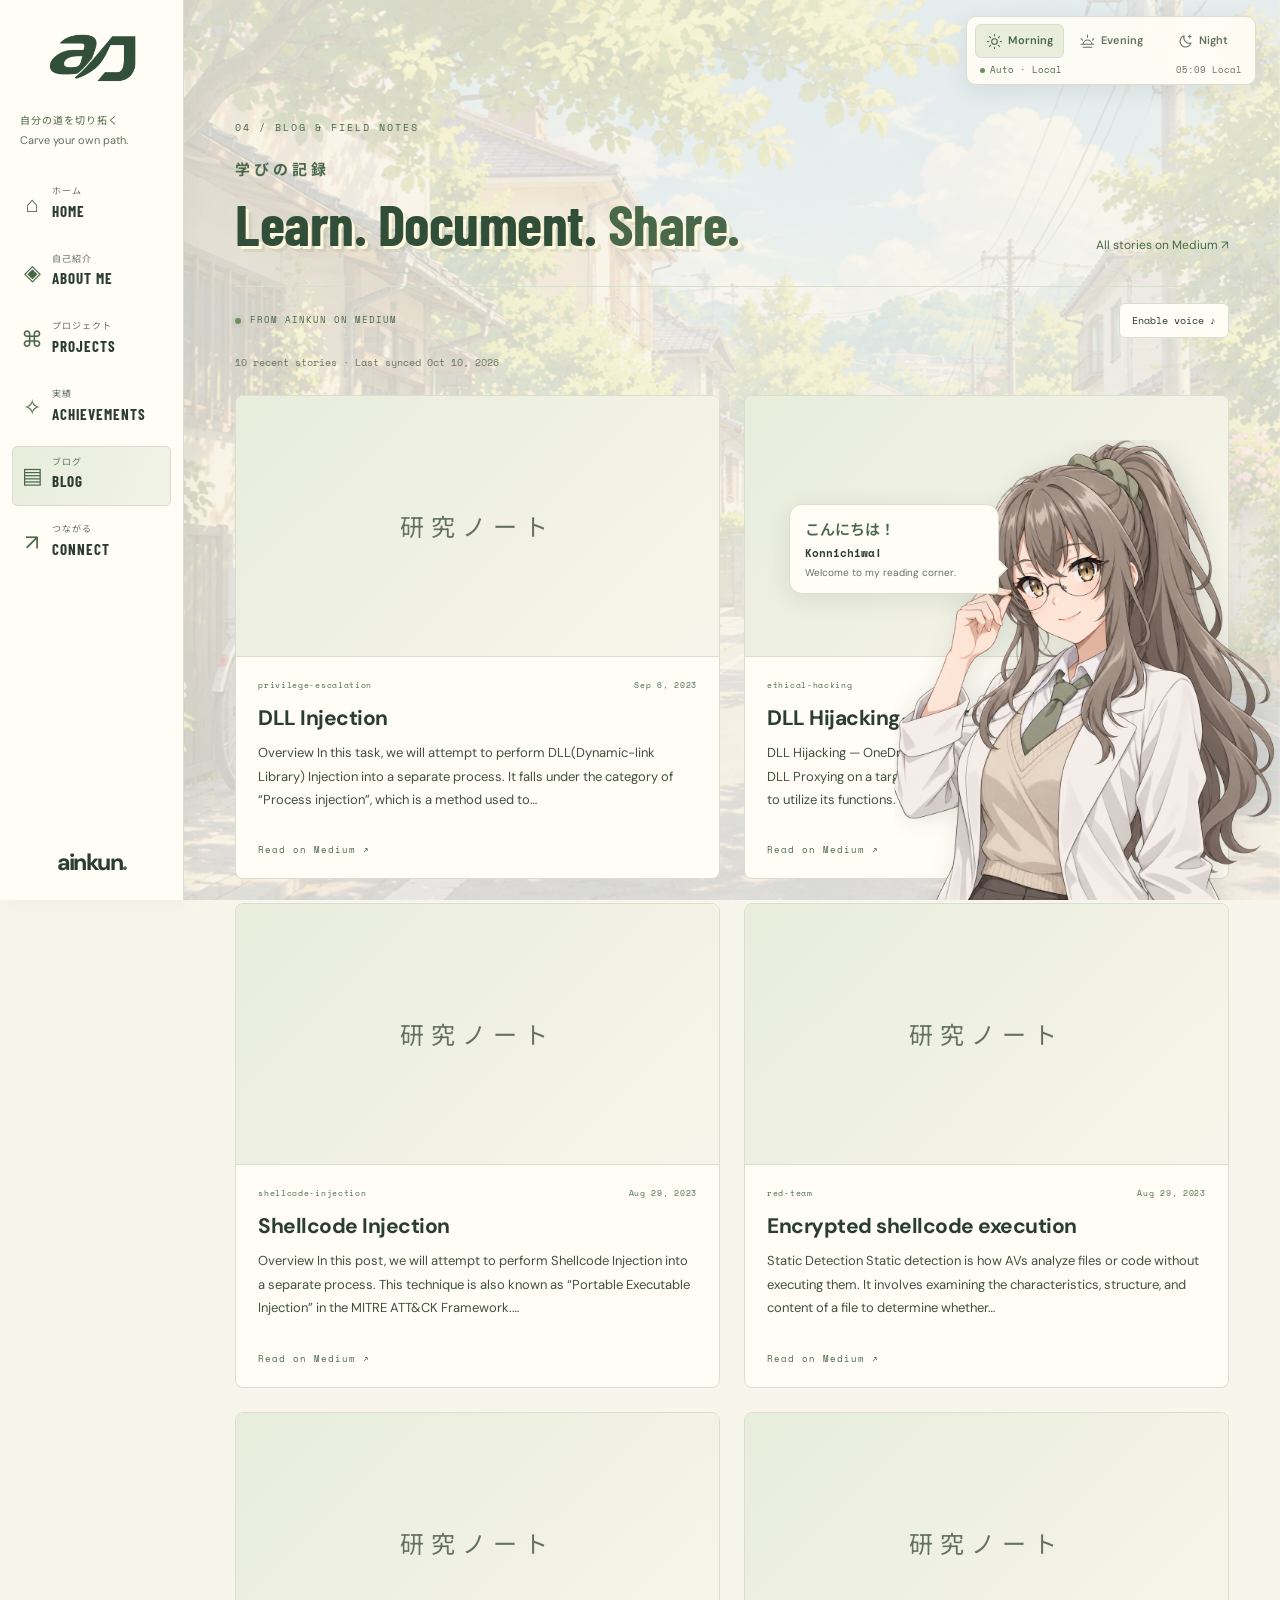
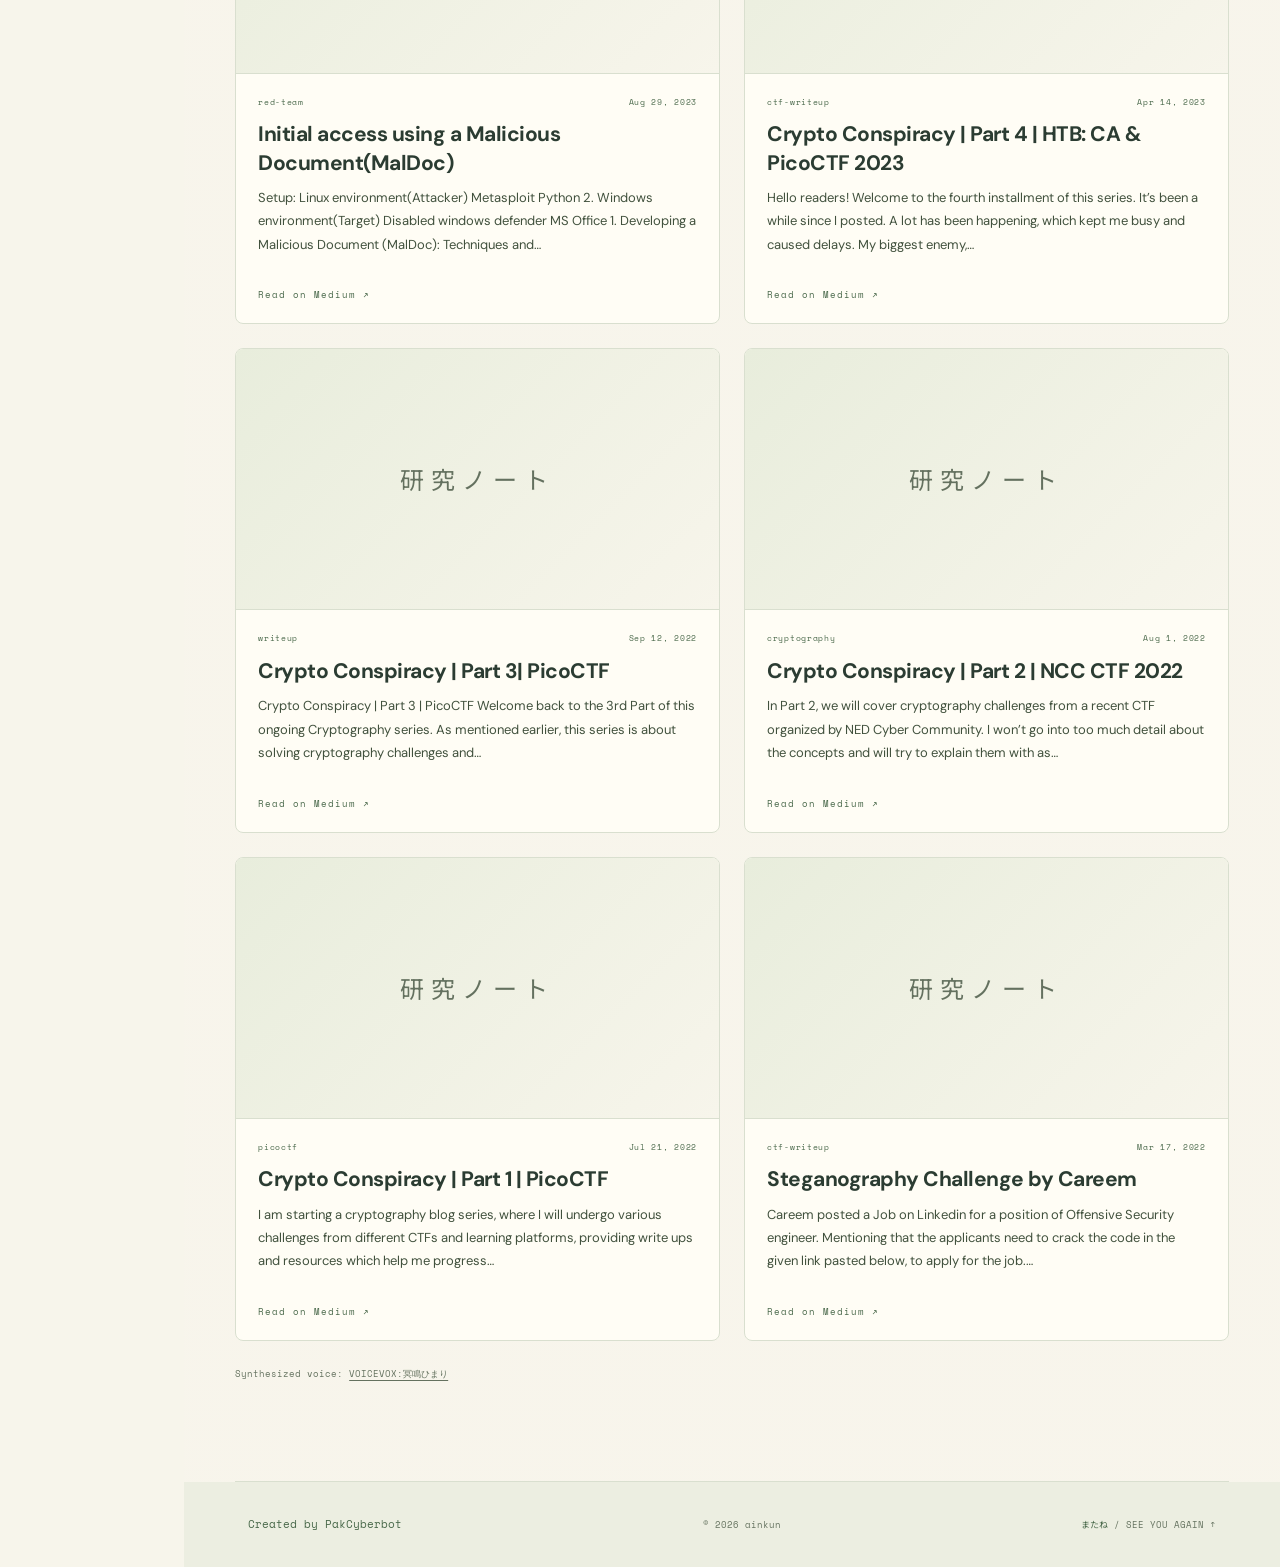
==== commit 1e735cc1: "almost finished the product" ====
--- a/blog.html
+++ b/blog.html
@@ -2,15 +2,19 @@
 <html lang="en">
 <head>
   <meta charset="UTF-8"><meta name="viewport" content="width=device-width, initial-scale=1">
-  <meta name="description" content="Muhammad Hussain Kas, aka ainkun — cybersecurity analyst. Read security research and field notes from ainkun on Medium.">
-  <meta name="theme-color" content="#f7f5eb"><title>Blog | ainkun — Cybersecurity Analyst</title>
+  <meta name="description" content="ainkun — Security Researcher. Read security research and field notes from ainkun on Medium.">
+  <meta name="theme-color" content="#f7f5eb"><title>Blog | ainkun — Security Researcher</title>
   <script src="themes.js"></script>
-  <link rel="icon" href="assets/favicon.svg" type="image/svg+xml"><link rel="stylesheet" href="styles.css">
+  <link rel="icon" href="assets/logo-clean/ainkun-clean.png?v=2" type="image/png"><link rel="stylesheet" href="styles.css">
   <link rel="stylesheet" href="themes.css">
   <link rel="stylesheet" href="theme-motion.css">
   <link rel="stylesheet" href="blog.css">
   <script src="profile.js" defer></script>
   <script src="blog.js" defer></script>
+  <link rel="stylesheet" href="credit-transition.css">
+  <script src="credit-transition.js" defer></script>
+  <link rel="stylesheet" href="responsive.css">
+  <link rel="preload" as="image" href="pakcyberbot.png">
 </head>
 <body class="blog-page">
   <div class="scene-stack" aria-hidden="true"></div>
@@ -27,7 +31,7 @@
         <svg viewBox="0 0 24 24" aria-hidden="true"><path d="M20 14A8 8 0 0 1 10 4a8 8 0 1 0 10 10Z"/><path d="M18 3v4m-2-2h4"/></svg><span>Night</span>
       </button>
     </div>
-    <div class="theme-meta"><button class="theme-auto" type="button" aria-pressed="true">Auto · PKT</button><span class="theme-clock"></span></div>
+    <div class="theme-meta"><button class="theme-auto" type="button" aria-pressed="true">Auto · Local</button><span class="theme-clock"></span></div>
   </aside>
   <span class="sr-only" id="theme-status" role="status" aria-live="polite"></span>
   <header class="sidebar">
@@ -41,7 +45,7 @@
       <a class="nav-item active" href="blog.html" aria-current="page"><span class="nav-icon" aria-hidden="true">▤</span><span><small lang="ja">ブログ</small><strong>BLOG</strong></span><span class="nav-index">04</span></a>
       <a class="nav-item" href="index.html#contact"><span class="nav-icon" aria-hidden="true">↗</span><span><small lang="ja">つながる</small><strong>CONNECT</strong></span><span class="nav-index">05</span></a>
     </nav>
-    <div class="sidebar-bottom"><span class="status-dot"></span> ALWAYS LEARNING <button class="motion-toggle" type="button" aria-pressed="false" aria-label="Pause decorative animations">Ⅱ</button></div>
+    <div class="sidebar-bottom"><a class="brand" href="index.html#home">ainkun<span class="brand-dot">.</span></a></div>
   </header>
   <main id="main">
     <div class="content-shell">
@@ -55,7 +59,7 @@
         <p class="blog-credit">Synthesized voice: <a href="https://voicevox.hiroshiba.jp/product/meimei_himari/" target="_blank" rel="noopener noreferrer">VOICEVOX:冥鳴ひまり</a></p>
       </section>
     </div>
-    <footer><a class="brand" href="index.html#home">ainkun<span class="brand-dot">.</span></a><span>© <span id="year"></span> Muhammad Hussain Kas</span><a href="index.html#home"><span lang="ja">またね</span> / SEE YOU AGAIN ↑</a></footer>
+    <footer><a class="creator-credit" href="https://pakcyberbot.com" data-creator-link>Created by PakCyberbot</a><span>© <span id="year"></span> ainkun</span><a href="index.html#home"><span lang="ja">またね</span> / SEE YOU AGAIN ↑</a></footer>
   </main>
   <aside class="blog-guide" id="blog-guide" data-state="hidden" aria-hidden="true">
     <div class="blog-guide-bubble" role="status" aria-live="polite"><span class="blog-guide-jp" lang="ja">こんにちは！</span><strong class="blog-guide-roman">Konnichiwa!</strong><span class="blog-guide-caption">Welcome to my reading corner.</span></div>
--- a/styles.css
+++ b/styles.css
@@ -33,7 +33,7 @@
 .nav-item small{display:block;font-size:10px;line-height:1.4;letter-spacing:1px;color:var(--muted)}
 .nav-item strong{font:700 16px/1.5 var(--display);letter-spacing:1px;white-space:nowrap}
 .nav-index{margin-left:auto;font:9px var(--mono);color:var(--muted)}
-.sidebar-bottom{margin-top:auto;display:flex;align-items:center;gap:8px;font:8px var(--mono);letter-spacing:.5px;padding:22px 10px 0;color:var(--muted)}
+.sidebar-bottom{margin-top:auto;display:flex;align-items:center;gap:5px;font:10px var(--mono);letter-spacing:.2px;padding:22px 10px 0;color:var(--muted)}
 .status-dot{width:6px;height:6px;display:inline-block;border-radius:50%;background:var(--accent-soft);box-shadow:0 0 0 4px #7e9c6715}
 .motion-toggle{margin-left:auto;background:none;border:1px solid var(--line);color:var(--accent);width:30px;height:30px;cursor:pointer;line-height:1;padding:0;border-radius:4px;}
 .motion-toggle:hover{background:var(--surface-tint)}
@@ -60,8 +60,9 @@
 .hero-actions{display:flex;flex-wrap:wrap;gap:12px;margin-top:29px}
 .button{display:inline-flex;align-items:center;gap:19px;padding:13px 19px;font-size:13px;font-weight:600;transition:transform .25s,box-shadow .25s;position:relative;border-radius:6px;}
 .button:hover{transform:translateY(-3px);box-shadow:0 8px 25px #344a3933}
-.primary{background:var(--accent);color:var(--button-ink);border-left:3px solid var(--button-edge);box-shadow:0 5px 16px #3b563129;}
-.primary>[lang=ja]{font-size:10px;border-right:1px solid #c4d0ac70;padding-right:12px;color:var(--button-ink);}
+.primary{background:var(--accent);color:#fff;border-left:3px solid var(--button-edge);box-shadow:0 5px 16px #3b563129;transition:transform .25s,box-shadow .25s,color var(--theme-fade-duration,3.2s) var(--theme-fade-easing,ease);}
+[data-theme="night"] .primary{color:#000;}
+.primary>[lang=ja]{font-size:10px;border-right:1px solid #c4d0ac70;padding-right:12px;color:inherit;}
 .secondary{border:1px solid var(--line);background:var(--surface-glass);color:var(--ink);}
 .hero-bottom{display:flex;justify-content:space-between;align-items:center;gap:20px;border-top:1px solid var(--line);padding-top:20px}
 .chapter-label,.scroll-cue{font:9px var(--mono);letter-spacing:1px;color:var(--secondary-ink)}
@@ -230,7 +231,7 @@
 .sidebar-caption>span{font-size:10px}
 .nav-item strong{font-size:14px;letter-spacing:.5px}
 .nav-icon{font-size:22px;width:22px}
-.sidebar-bottom{font-size:7px;padding-left:5px;padding-right:5px;gap:6px}
+.sidebar-bottom{font-size:9px;padding-left:5px;padding-right:5px;gap:6px}
 .hero{padding-left:28px;padding-right:28px;color:var(--ink);}
 .hero-layout{grid-template-columns:minmax(0,1fr) 170px;gap:17px}
 h1{font-size:92px;color:var(--title);text-shadow:3px 3px 0 var(--title-shadow),6px 6px 0 var(--title-shadow-soft);}
@@ -409,3 +410,5 @@
 .profile-card-top{font-size:8px}
 }
 
+
+.sidebar-bottom a{color:var(--accent);text-decoration:underline;text-underline-offset:3px;font-weight:700}
--- a/themes.css
+++ b/themes.css
@@ -175,9 +175,7 @@
   .theme-options button { min-height:29px;padding:3px 4px;font-size:10px; }
   .theme-options svg { width:15px;height:15px; }
   .theme-meta { font-size:8px;padding-top:1px; }
-  .sidebar-bottom { left:98px;right:auto;top:25px;font-size:0;gap:0; }
-  .sidebar-bottom .status-dot { display:none; }
-  .sidebar-bottom .motion-toggle { margin:0;font-size:12px; }
+  .sidebar-bottom { left:18px;right:auto;top:59px;font-size:8px;line-height:1.2;gap:4px; }
 }
 @media(max-width:420px) {
   .theme-controls { right:10px;width:184px; }
@@ -185,6 +183,6 @@
   .theme-options svg { width:12px;height:12px; }
   .theme-meta { padding-left:2px;padding-right:2px;font-size:7px; }
   .sidebar { padding-left:12px;padding-right:12px; }
-  .sidebar-bottom { left:88px; }
+  .sidebar-bottom { left:12px; }
 }
 @media(prefers-reduced-motion:reduce) { .theme-options button { transition:none; } }
--- a/credit-transition.css
+++ b/credit-transition.css
@@ -0,0 +1,32 @@
+.creator-transition {
+  position:fixed;inset:0;z-index:1000;overflow:hidden;cursor:progress;
+  background:linear-gradient(180deg,#04140f 0%,#061811eb 55%,#061811b3 100%);
+  animation:creator-veil 2.4s ease both;
+}
+.creator-rain {
+  position:absolute;inset:0;overflow:hidden;
+  -webkit-mask-image:linear-gradient(#000 0%,#000e 45%,transparent 100%);
+  mask-image:linear-gradient(#000 0%,#000e 45%,transparent 100%);
+}
+.creator-rain-stream {
+  position:absolute;top:0;white-space:pre;text-align:center;
+  font:500 19px/1.45 var(--jp);color:#8ff5b4;
+  text-shadow:0 0 9px #4cfa9980;opacity:.85;
+  animation:creator-rain-fall var(--rain-duration) linear var(--rain-delay) infinite both;
+}
+.creator-transition-status {
+  position:absolute;inset:0;display:flex;flex-direction:column;align-items:center;justify-content:center;
+  gap:12px;color:#e3ffec;text-align:center;padding:24px;
+  text-shadow:0 2px 20px #000;animation:creator-status 2.4s ease both;
+}
+.creator-transition-status [lang=ja] { font:500 32px var(--jp);letter-spacing:.28em; }
+.creator-transition-status strong { font:12px/1.6 var(--mono);letter-spacing:1px; }
+.creator-emblem { position:relative;display:grid;place-items:center;width:190px;height:190px;margin-bottom:12px; }
+.creator-emblem img { display:block;width:110px;height:145px;object-fit:contain;filter:drop-shadow(0 0 14px #40f79955);animation:creator-logo-breathe 1.6s ease-in-out infinite; }
+.creator-emblem::before { content:'';position:absolute;inset:0;border:1px solid #8ff5b42b;border-top:2px solid #8ff5b4;border-right:2px solid #8ff5b480;border-radius:50%;animation:creator-loader-spin 1.8s linear infinite; }
+@keyframes creator-loader-spin { to { transform:rotate(360deg); } }
+@keyframes creator-logo-breathe { 50% { transform:scale(1.045);filter:drop-shadow(0 0 23px #40f79999); } }
+@keyframes creator-rain-fall { from { transform:translate(-50%,-100%); } to { transform:translate(-50%,100vh); } }
+@keyframes creator-veil { 0% { opacity:0; } 20% { opacity:.75; } 65%,100% { opacity:1; } }
+@keyframes creator-status { 0%,20% { opacity:0;transform:translateY(6px); } 45%,100% { opacity:1;transform:none; } }
+@media(prefers-reduced-motion:reduce) { .creator-transition { display:none; } }
--- a/responsive.css
+++ b/responsive.css
@@ -0,0 +1,87 @@
+/* Compact desktop composition at native browser zoom; retain readable body text. */
+@media(min-width:761px) {
+  :root { --rail:184px; }
+  .sidebar { padding:20px 12px 16px;overflow-y:auto; }
+  .sidebar-logo { width:108px; }
+  .sidebar-caption { padding:14px 8px; }
+  .sidebar-caption>span { font-size:10px; }
+  .nav-item { padding:9px 8px;gap:9px; }
+  .nav-item strong { font-size:15px; }
+  .nav-item small { font-size:9px; }
+  .nav-icon { width:22px;font-size:22px; }
+  .nav-index { display:none; }
+  .hero {
+    min-height:100vh;
+    min-height:100dvh;
+    padding:82px clamp(28px,3.4vw,54px) 22px;
+  }
+  .hero-layout {
+    grid-template-columns:minmax(0,1fr) clamp(170px,26vh,240px);
+    gap:clamp(20px,3vw,48px);padding:24px 0;
+  }
+  .hero h1 { font-size:clamp(80px,8vw,128px);margin-bottom:16px; }
+  .hero-kicker { margin-bottom:10px; }
+  .hero .name-jp { font-size:19px;letter-spacing:7px; }
+  .hero .intro { margin:12px 0; }
+  .hero-description { max-width:460px;font-size:14px;line-height:1.75; }
+  .hero-actions { margin-top:20px; }
+  .profile-stage { margin-top:0; }
+  .profile-motto { margin-top:16px;padding:8px; }
+  .hero-bottom { padding-top:14px; }
+  .chapter-menu { padding:16px clamp(24px,3vw,48px); }
+  .chapter-menu>a { padding:13px 12px;gap:10px; }
+  .chapter-menu strong { font-size:17px; }
+  .tile-icon { font-size:25px; }
+  .section { padding:60px 0;margin-inline:clamp(28px,4vw,64px); }
+  .about { gap:32px; }
+  .section h2 { font-size:clamp(36px,3.4vw,49px); }
+  .projects-grid { grid-template-columns:repeat(2,minmax(0,1fr)); }
+  .project-card h3 { font-size:20px; }
+}
+@media(min-width:761px) and (max-width:1000px) {
+  .hero { padding-inline:26px; }
+  .hero-layout { grid-template-columns:minmax(0,1fr) 165px;gap:18px; }
+  .hero h1 { font-size:78px; }
+  .hero .button { gap:8px;padding:10px 12px; }
+  .chapter-menu strong { font-size:14px; }
+  .projects-grid { grid-template-columns:1fr; }
+}
+@media(max-width:640px) {
+  .hero-layout { padding-block:32px; }
+  .achievement { flex-wrap:wrap; }
+  .achievement-content { min-width:170px; }
+  .achievement-year { margin-left:auto; }
+}
+
+/* The opening chapter occupies the entire first screen at every zoom level.
+   On mobile, the fixed navigation already reserves 124px above main content.
+   A minimum rather than fixed height keeps enlarged text fully accessible. */
+@media(max-width:760px) {
+  .hero { min-height:calc(100vh - 124px);min-height:calc(100dvh - 124px); }
+}
+.chapter-menu.reveal-ready {
+  transition:opacity 1s ease,transform 1s cubic-bezier(.16,1,.3,1);
+}
+.chapter-menu.reveal-ready:focus-within { opacity:1;transform:none; }
+
+/* Sidebar home wordmark and the full clickable footer credit. */
+.sidebar-bottom { padding:14px 0 0; }
+.sidebar-bottom .brand { display:flex;justify-content:center;width:100%;gap:0;padding:9px 6px;font:800 23px/1.1 'DM Sans',sans-serif;letter-spacing:-1.6px;text-decoration:none;color:var(--ink); }
+.creator-credit { display:inline-block;padding:9px 0;font:400 11px/1.5 var(--mono);letter-spacing:0;color:var(--accent);text-decoration:none;white-space:nowrap; }
+.creator-credit:hover { text-decoration:underline;text-underline-offset:4px; }
+@media(max-width:760px) {
+  .sidebar-bottom { top:54px;padding:0; }
+  .sidebar-bottom .brand { padding:0;justify-content:flex-start;font-size:14px;letter-spacing:-.6px; }
+  .creator-credit { font-size:9px; }
+}
+
+/* Stats stay editable and carry no invented numerical proficiency ratings. */
+.collectible-stats { margin-top:6px;padding-top:7px;border-top:1px solid var(--line); }
+.collectible-card .collectible-stats h3 { font:700 8px/1.4 var(--mono);letter-spacing:1px;color:var(--accent); }
+.collectible-stat-list { list-style:none;margin:5px 0 0;padding:0;display:grid;grid-template-columns:repeat(3,minmax(0,1fr));gap:4px; }
+.collectible-stat-list li { padding:4px 3px;border:1px solid var(--line);border-radius:3px;background:var(--surface-tint);font:8px/1.4 var(--mono);text-align:center;overflow-wrap:anywhere; }
+.collectible-body { padding-top:7px; }
+.collectible-ability { padding-bottom:6px;margin-bottom:3px; }
+.collectible-technique { padding-block:4px; }
+.collectible-traits { margin-top:6px;padding-block:5px; }
+.collectible-motto { margin-block:6px 4px; }
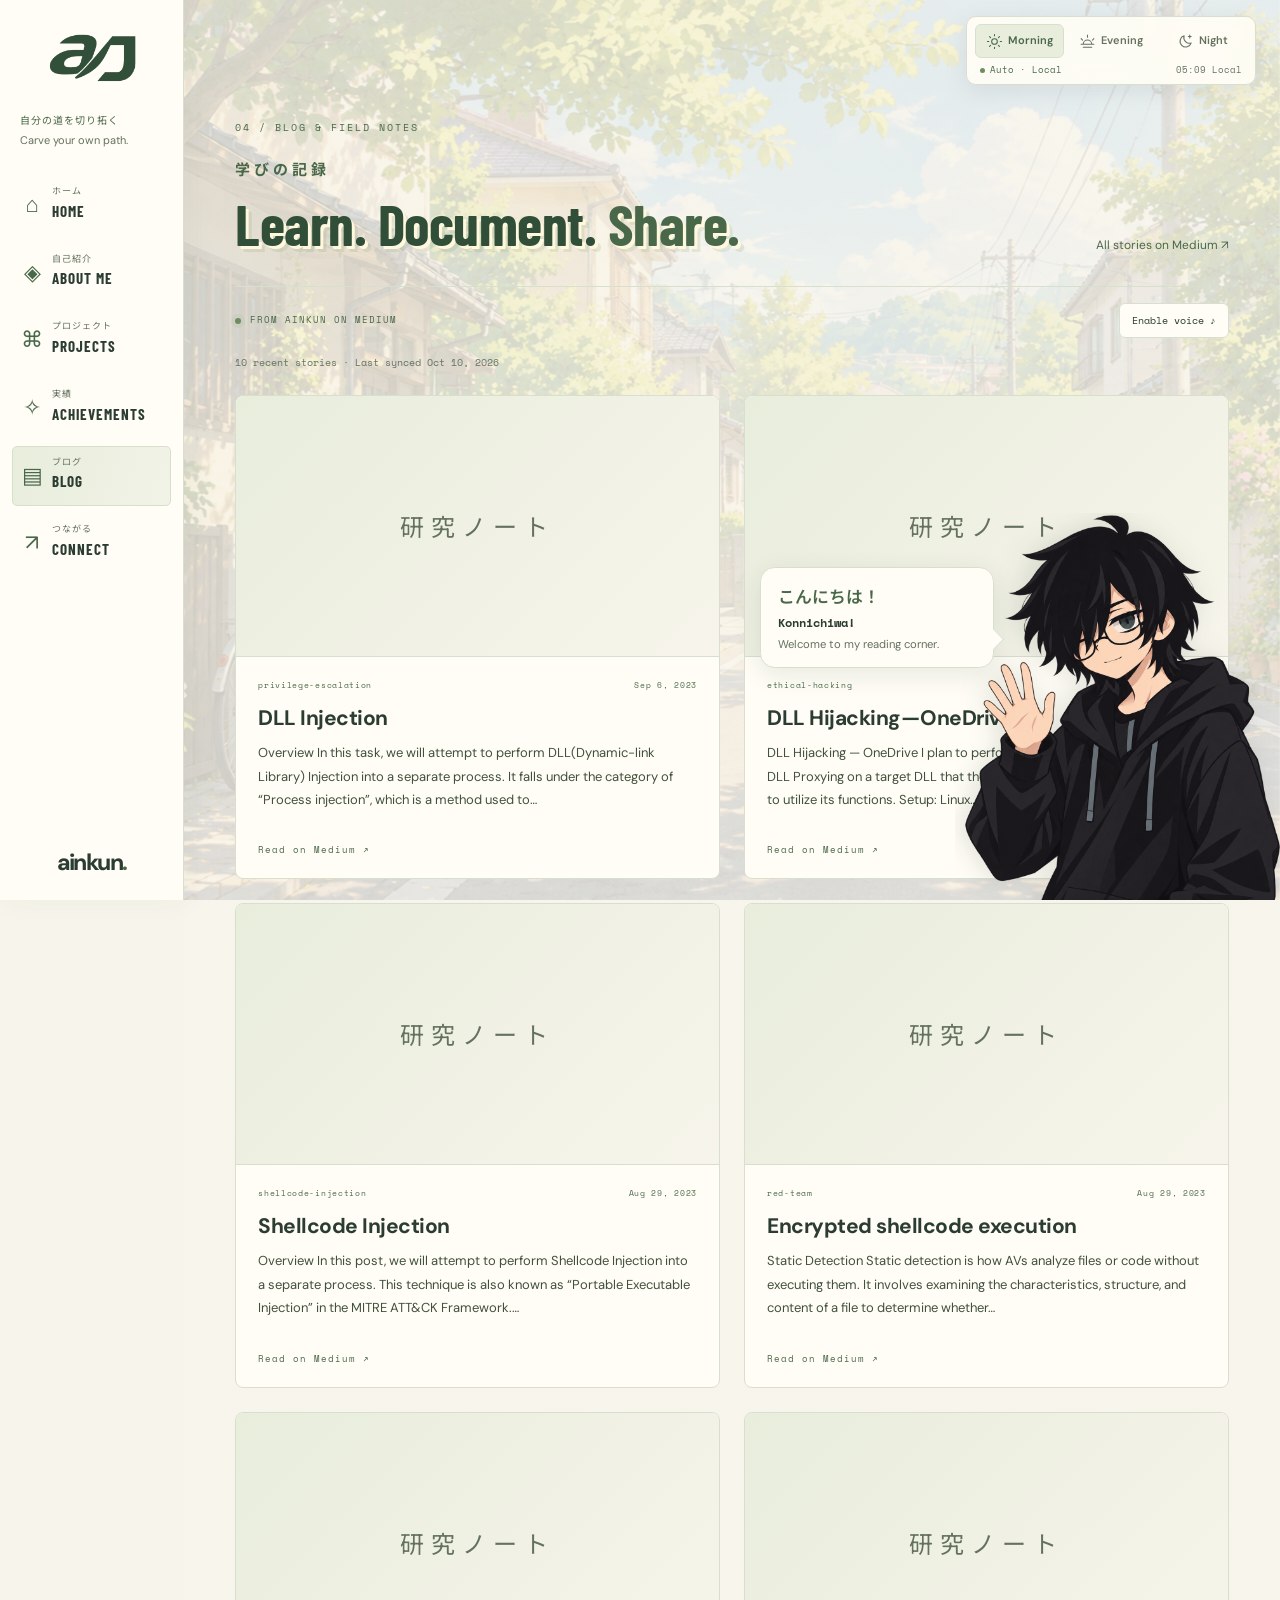
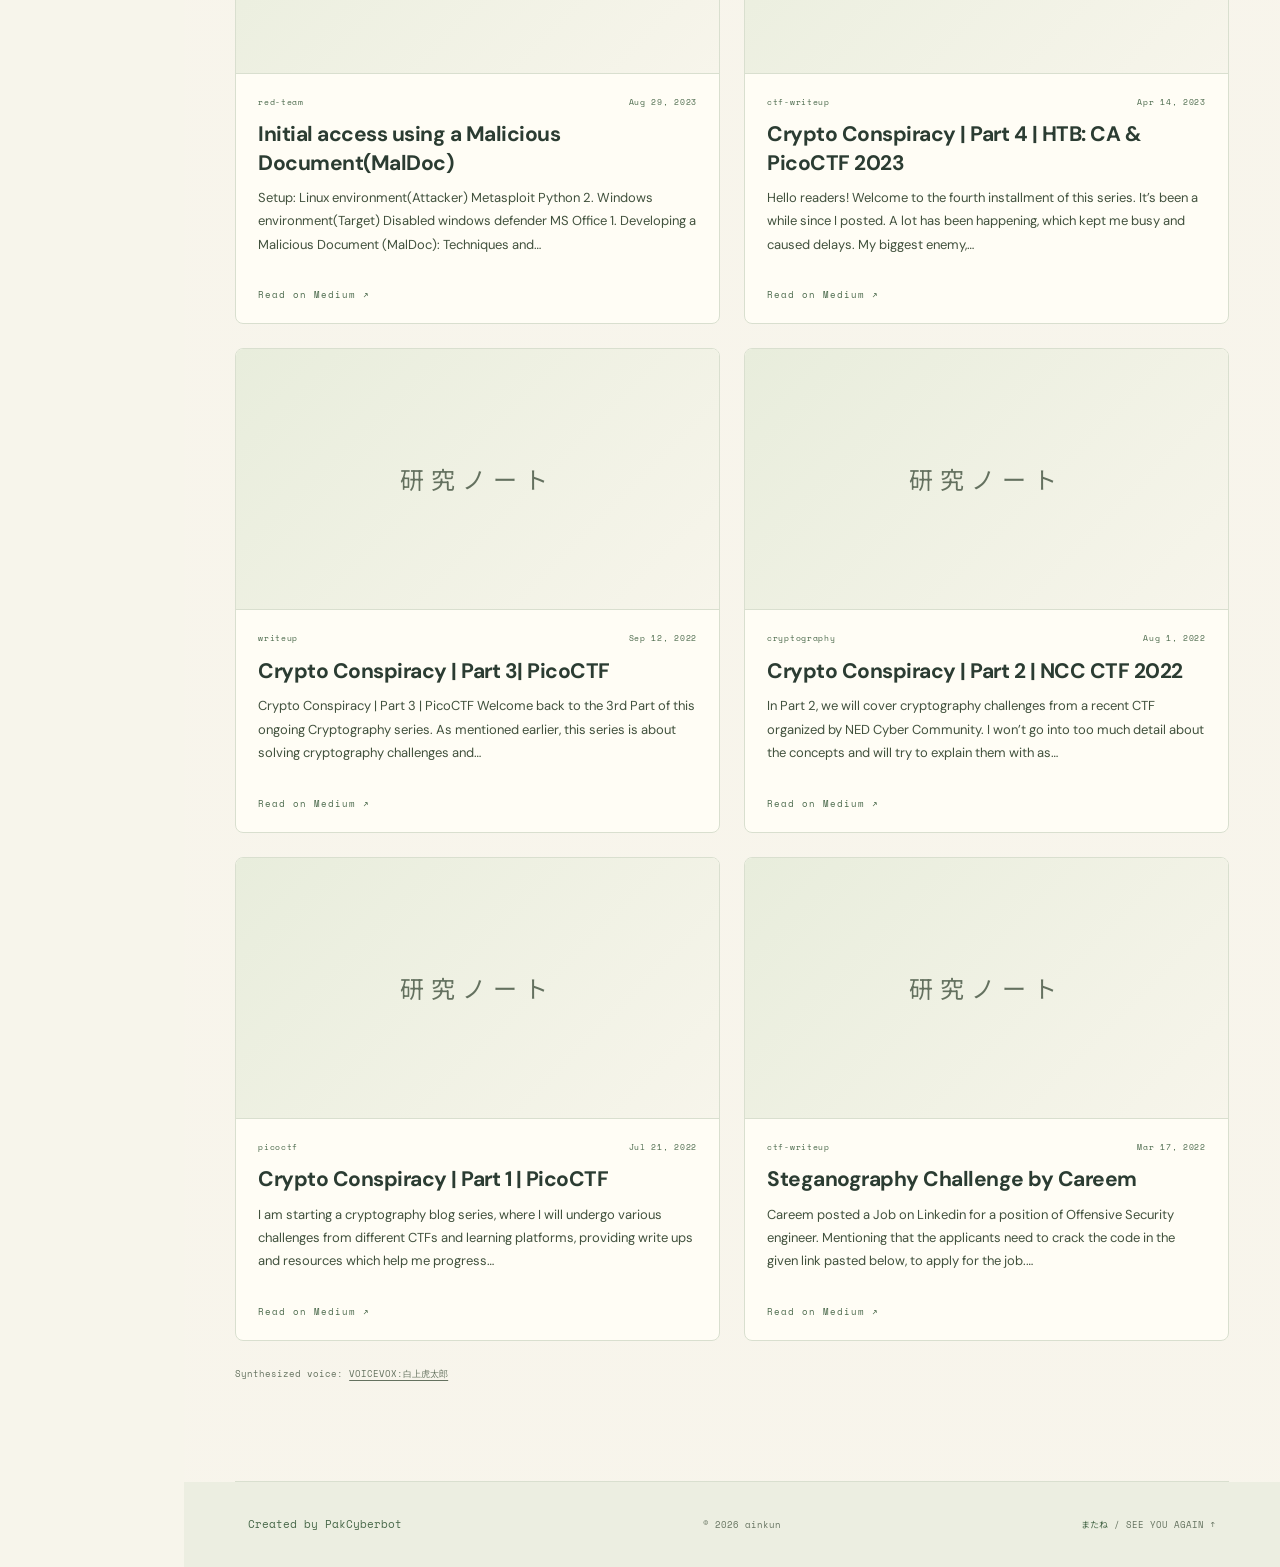
==== commit 884de59c: "character changed" ====
--- a/blog.html
+++ b/blog.html
@@ -56,7 +56,7 @@
         <div class="writing-grid blog-grid" id="writing-grid" aria-busy="false"></div>
         <button class="blog-retry" id="blog-retry" type="button" hidden>Try loading articles again</button>
         <noscript><p><a href="https://ainkun.medium.com">Read ainkun's articles on Medium →</a></p></noscript>
-        <p class="blog-credit">Synthesized voice: <a href="https://voicevox.hiroshiba.jp/product/meimei_himari/" target="_blank" rel="noopener noreferrer">VOICEVOX:冥鳴ひまり</a></p>
+        <p class="blog-credit">Synthesized voice: <a href="https://voicevox.hiroshiba.jp/product/shirakami_kotarou/" target="_blank" rel="noopener noreferrer">VOICEVOX:白上虎太郎</a></p>
       </section>
     </div>
     <footer><a class="creator-credit" href="https://pakcyberbot.com" data-creator-link>Created by PakCyberbot</a><span>© <span id="year"></span> ainkun</span><a href="index.html#home"><span lang="ja">またね</span> / SEE YOU AGAIN ↑</a></footer>
@@ -64,9 +64,9 @@
   <aside class="blog-guide" id="blog-guide" data-state="hidden" aria-hidden="true">
     <div class="blog-guide-bubble" role="status" aria-live="polite"><span class="blog-guide-jp" lang="ja">こんにちは！</span><strong class="blog-guide-roman">Konnichiwa!</strong><span class="blog-guide-caption">Welcome to my reading corner.</span></div>
     <div class="blog-guide-portrait"><div class="blog-guide-character">
-      <img src="assets/blog/nerd-female-host.png" data-host-theme="morning" class="host-portrait-image is-current" alt="" width="1024" height="1536" decoding="async" loading="eager">
-      <img src="assets/blog/nerd-female-evening.png" data-host-theme="evening" class="host-portrait-image" alt="" width="1024" height="1536" decoding="async" loading="eager">
-      <img src="assets/blog/nerd-female-night.png" data-host-theme="night" class="host-portrait-image" alt="" width="1024" height="1536" decoding="async" loading="eager">
+      <img src="assets/blog/teen-host.png" data-host-theme="morning" class="host-portrait-image is-current" alt="" width="1024" height="1536" decoding="async" loading="eager">
+      <img src="assets/blog/teen-evening.png" data-host-theme="evening" class="host-portrait-image" alt="" width="1024" height="1536" decoding="async" loading="eager">
+      <img src="assets/blog/teen-night.png" data-host-theme="night" class="host-portrait-image" alt="" width="1024" height="1536" decoding="async" loading="eager">
     </div></div>
   </aside>
 </body>
--- a/blog.css
+++ b/blog.css
@@ -23,30 +23,37 @@
 .blog-card-copy .text-link { margin-top:auto;padding-top:12px; }
 .blog-credit { margin:25px 0 0;color:var(--muted);font:9px/1.7 var(--mono); }
 .blog-credit a { text-decoration:underline;text-underline-offset:3px; }
-.blog-guide { --host-height:min(53vh,460px);position:fixed;z-index:25;right:0;bottom:0;width:calc(var(--host-height) * .84);height:var(--host-height);pointer-events:none;opacity:0;visibility:hidden;transform:translateY(calc(100% + 24px));transition:transform 1.15s cubic-bezier(.22,1,.36,1),opacity .55s,visibility 0s 1.15s; }
+/* Viewport sizing keeps both the host and speech bubble visually steady
+   during browser zoom, including text, padding and decorative details. */
+.blog-guide { --host-height:43vh;--bubble-width:26vh;--bubble-gap:.75vh;--bubble-unit:.125vh;position:fixed;z-index:25;right:0;bottom:0;width:calc(var(--host-height) * .84);height:var(--host-height);pointer-events:none;opacity:0;visibility:hidden;transform:translateY(calc(100% + 24px));transition:transform 1.15s cubic-bezier(.22,1,.36,1),opacity .55s,visibility 0s 1.15s; }
 .blog-guide[data-state="present"] { transform:translateY(0);opacity:1;visibility:visible;transition-delay:0s; }
 .blog-guide[data-state="leaving"] { transform:translateY(calc(100% + 70px));opacity:0;visibility:visible;transition:transform 1.65s cubic-bezier(.55,0,.8,.45),opacity .55s 1.1s; }
-.blog-guide-bubble { position:absolute;z-index:1;right:calc(100% - 105px);top:14%;width:210px;display:flex;flex-direction:column;gap:4px;border:1px solid var(--line);background:var(--surface);color:var(--ink);padding:13px 15px;border-radius:13px 13px 3px 13px;box-shadow:0 6px 24px #17271e18; }
-.blog-guide-bubble::after { content:'';position:absolute;right:-7px;bottom:18px;width:12px;height:12px;transform:rotate(-45deg);background:var(--surface);border-right:1px solid var(--line);border-bottom:1px solid var(--line); }
-.blog-guide-jp { color:var(--accent);font:600 15px/1.5 'Noto Sans JP',sans-serif; }
-.blog-guide-roman { font:600 11px/1.5 var(--mono); }
-.blog-guide-caption { color:var(--muted);font:10px/1.5 'DM Sans',sans-serif; }
-.blog-guide-portrait { position:absolute;inset:0;overflow:hidden;transform:scaleX(-1); }
+/* Tuck the bubble into the artwork's empty left margin, clear of the face. */
+.blog-guide-bubble { box-sizing:border-box;position:absolute;z-index:1;right:calc(86% + var(--bubble-gap));top:14%;width:var(--bubble-width);display:flex;flex-direction:column;gap:calc(4 * var(--bubble-unit));border:var(--bubble-unit) solid var(--line);background:var(--surface);color:var(--ink);padding:calc(13 * var(--bubble-unit)) calc(15 * var(--bubble-unit));border-radius:calc(13 * var(--bubble-unit));box-shadow:0 calc(6 * var(--bubble-unit)) calc(24 * var(--bubble-unit)) #17271e18;overflow-wrap:anywhere; }
+.blog-guide-bubble::after { content:'';position:absolute;right:calc(-7 * var(--bubble-unit));bottom:calc(18 * var(--bubble-unit));width:calc(12 * var(--bubble-unit));height:calc(12 * var(--bubble-unit));transform:rotate(-45deg);background:var(--surface);border-right:var(--bubble-unit) solid var(--line);border-bottom:var(--bubble-unit) solid var(--line); }
+.blog-guide-jp { color:var(--accent);font:600 calc(15 * var(--bubble-unit))/1.5 'Noto Sans JP',sans-serif; }
+.blog-guide-roman { font:600 calc(11 * var(--bubble-unit))/1.5 var(--mono); }
+.blog-guide-caption { color:var(--muted);font:calc(10 * var(--bubble-unit))/1.5 'DM Sans',sans-serif; }
+/* The source artwork is the requested horizontal flip of the previous view. */
+.blog-guide-portrait { position:absolute;inset:0;overflow:hidden; }
 .blog-guide-character { position:relative;display:block;width:100%;aspect-ratio:2/3;margin:0;filter:drop-shadow(-5px 0 12px #17271e20);transform-origin:55% 80%; }
 .host-portrait-image { position:absolute;inset:0;display:block;width:100%;height:100%;object-fit:contain;opacity:0;transition:opacity var(--theme-fade-duration,3.2s) ease; }
 .host-portrait-image.is-current { opacity:1; }
 .blog-guide[data-state="present"] .blog-guide-character { animation:host-breathe 6s ease-in-out 1.15s infinite; }
 .blog-guide[data-state="leaving"] .blog-guide-character { transform:translateY(12px) rotate(2deg);transition:transform .7s ease; }
 @keyframes host-breathe { 0%,100% { transform:translateY(0) rotate(0); } 50% { transform:translateY(3px) rotate(-.4deg); } }
-@supports(height:1svh) { .blog-guide { --host-height:min(53svh,460px); } }
+@supports(height:1svh) { .blog-guide { --host-height:43svh;--bubble-width:26svh;--bubble-gap:.75svh;--bubble-unit:.125svh; } }
+/* Aspect ratio stays stable through desktop zoom, unlike width breakpoints.
+   Stack the bubble above the entire portrait when side-by-side space is tight. */
+@media(max-aspect-ratio:1/1) {
+  .blog-guide { --host-height:min(27.5vh,57vw); }
+  .blog-guide-bubble { top:auto;bottom:calc(100% + var(--bubble-gap));right:var(--bubble-gap);max-width:calc(100vw - 24 * var(--bubble-unit)); }
+  .blog-guide-bubble::after { right:calc(24 * var(--bubble-unit));bottom:calc(-7 * var(--bubble-unit));transform:rotate(45deg); }
+  @supports(height:1svh) { .blog-guide { --host-height:min(27.5svh,57vw); } }
+}
 @media(max-width:760px) {
-  .blog-guide { --host-height:min(34vh,285px);width:calc(var(--host-height) * .84); }
-  .blog-guide-bubble { right:min(calc(100% - 52px),calc(100vw - 170px));top:10%;width:158px;padding:9px 11px; }
-  .blog-guide-jp { font-size:13px; }
-  .blog-guide-caption { font-size:9px; }
   .blog-toolbar>p { font-size:8px;letter-spacing:.3px; }
   .blog-page .blog-section { padding-top:40px;padding-bottom:220px; }
 }
-@media(max-width:760px) { @supports(height:1svh) { .blog-guide { --host-height:min(34svh,285px); } } }
 html[data-motion-paused="true"] .blog-guide,html[data-motion-paused="true"] .blog-guide *,html[data-motion-paused="true"] .blog-card-art img { transition:none!important;animation:none!important; }
 @media(prefers-reduced-motion:reduce) { .blog-guide,.blog-guide *,.blog-card-art img { transition:none!important;animation:none!important; } }
--- a/responsive.css
+++ b/responsive.css
@@ -53,11 +53,51 @@
   .achievement-year { margin-left:auto; }
 }
 
+/* Keep the role readable beneath the animated name in every theme. */
+.hero .intro>span {
+  display:inline-block;max-width:100%;margin-top:0;padding:5px 0 5px 12px;
+  border-left:3px solid var(--accent);color:var(--ink);
+  font:700 clamp(13px,1.15vw,17px)/1.5 var(--mono);letter-spacing:1.2px;
+}
+
 /* The opening chapter occupies the entire first screen at every zoom level.
    On mobile, the fixed navigation already reserves 124px above main content.
    A minimum rather than fixed height keeps enlarged text fully accessible. */
 @media(max-width:760px) {
   .hero { min-height:calc(100vh - 124px);min-height:calc(100dvh - 124px); }
+  /* A stable large viewport prevents cover scaling as browser toolbars retract.
+     Apply the same geometry to the initial fallback and all crossfade layers. */
+  .scene-stack,body::before { bottom:auto;height:100vh;height:100lvh; }
+}
+@media(max-width:640px) {
+  .hero { padding:12px 18px; }
+  .hero-topline { padding-bottom:10px;font-size:7px;letter-spacing:.6px; }
+  .hero-layout {
+    grid-template-columns:minmax(0,1fr) clamp(112px,31vw,155px);
+    gap:4px 14px;padding:10px 0;align-content:center;
+  }
+  /* Keep the heading full width, with the card beside the description/actions. */
+  .hero-copy { display:contents; }
+  .hero-kicker { grid-column:1/-1;grid-row:1;margin:0;font-size:7px;letter-spacing:.5px; }
+  .hero-kicker .diamond { font-size:18px; }
+  .name-lockup { grid-column:1/-1;grid-row:2; }
+  .hero .name-jp { font-size:15px;line-height:1.3;letter-spacing:6px; }
+  .hero h1 { font-size:clamp(64px,20vw,105px);margin-bottom:0; }
+  .hero .intro { grid-column:1/-1;grid-row:3;margin:0 0 4px; }
+  .hero .intro>span { padding-block:3px;font-size:13px; }
+  .hero-description { grid-column:1;grid-row:4;margin:0;font-size:12px;line-height:1.65; }
+  .hero-actions { grid-column:1;grid-row:5;align-self:start;flex-direction:column;align-items:flex-start;gap:6px;margin:4px 0 0; }
+  .hero .button { padding:6px 9px;gap:8px;font-size:11px; }
+  .hero .primary>[lang=ja] { padding-right:7px;font-size:9px; }
+  .profile-stage { grid-column:2;grid-row:4/6;align-self:center;width:100%;margin:0; }
+  .profile-panel figcaption { padding:7px 8px; }
+  .profile-panel strong { font-size:20px; }
+  .profile-panel figcaption>span { font-size:7px;line-height:1.4; }
+  .profile-card-top { padding:7px;gap:3px;font-size:6px; }
+  .profile-card-top>[lang=ja] { font-size:8px; }
+  .profile-motto { position:static;width:auto;margin:8px 0 0;padding:6px 4px;font-size:6px;letter-spacing:0; }
+  .profile-motto>[lang=ja] { margin-bottom:3px;font-size:10px;line-height:1.4;letter-spacing:1px; }
+  .hero-bottom { padding-top:10px; }
 }
 .chapter-menu.reveal-ready {
   transition:opacity 1s ease,transform 1s cubic-bezier(.16,1,.3,1);
